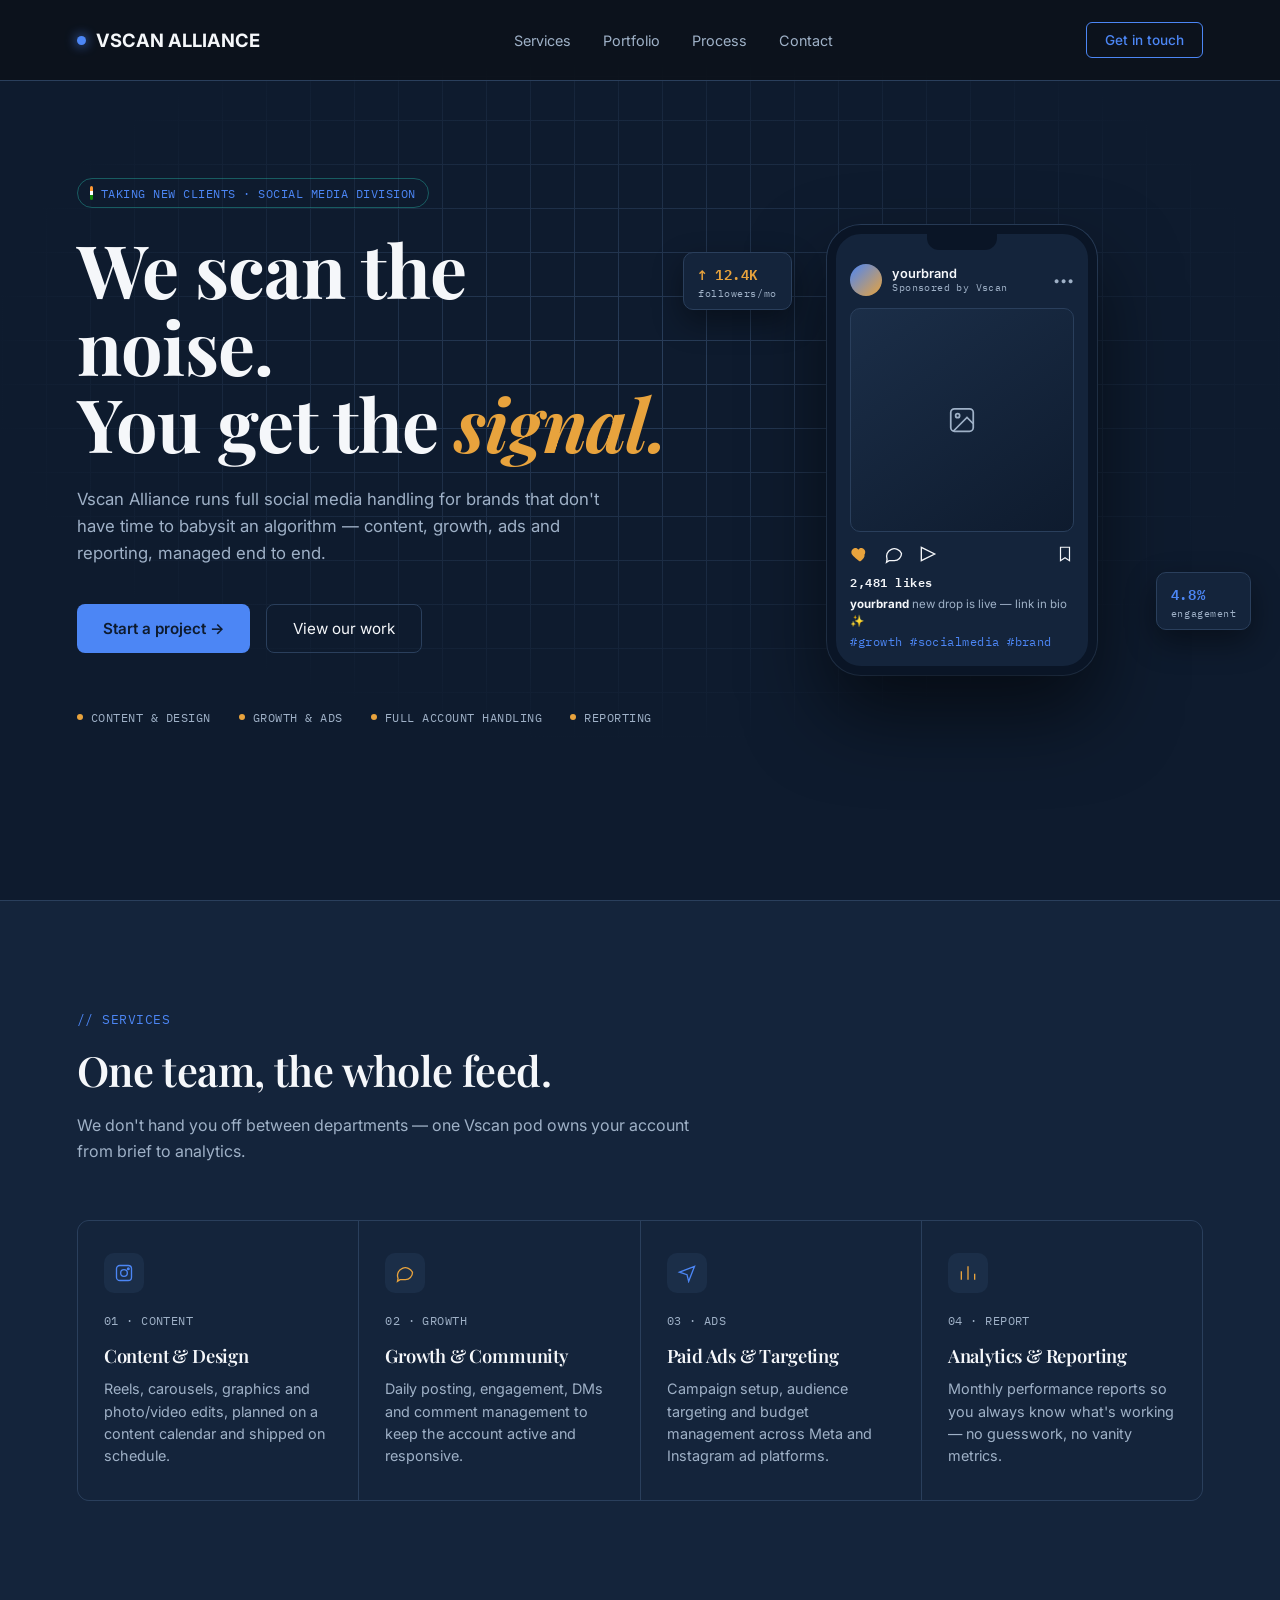
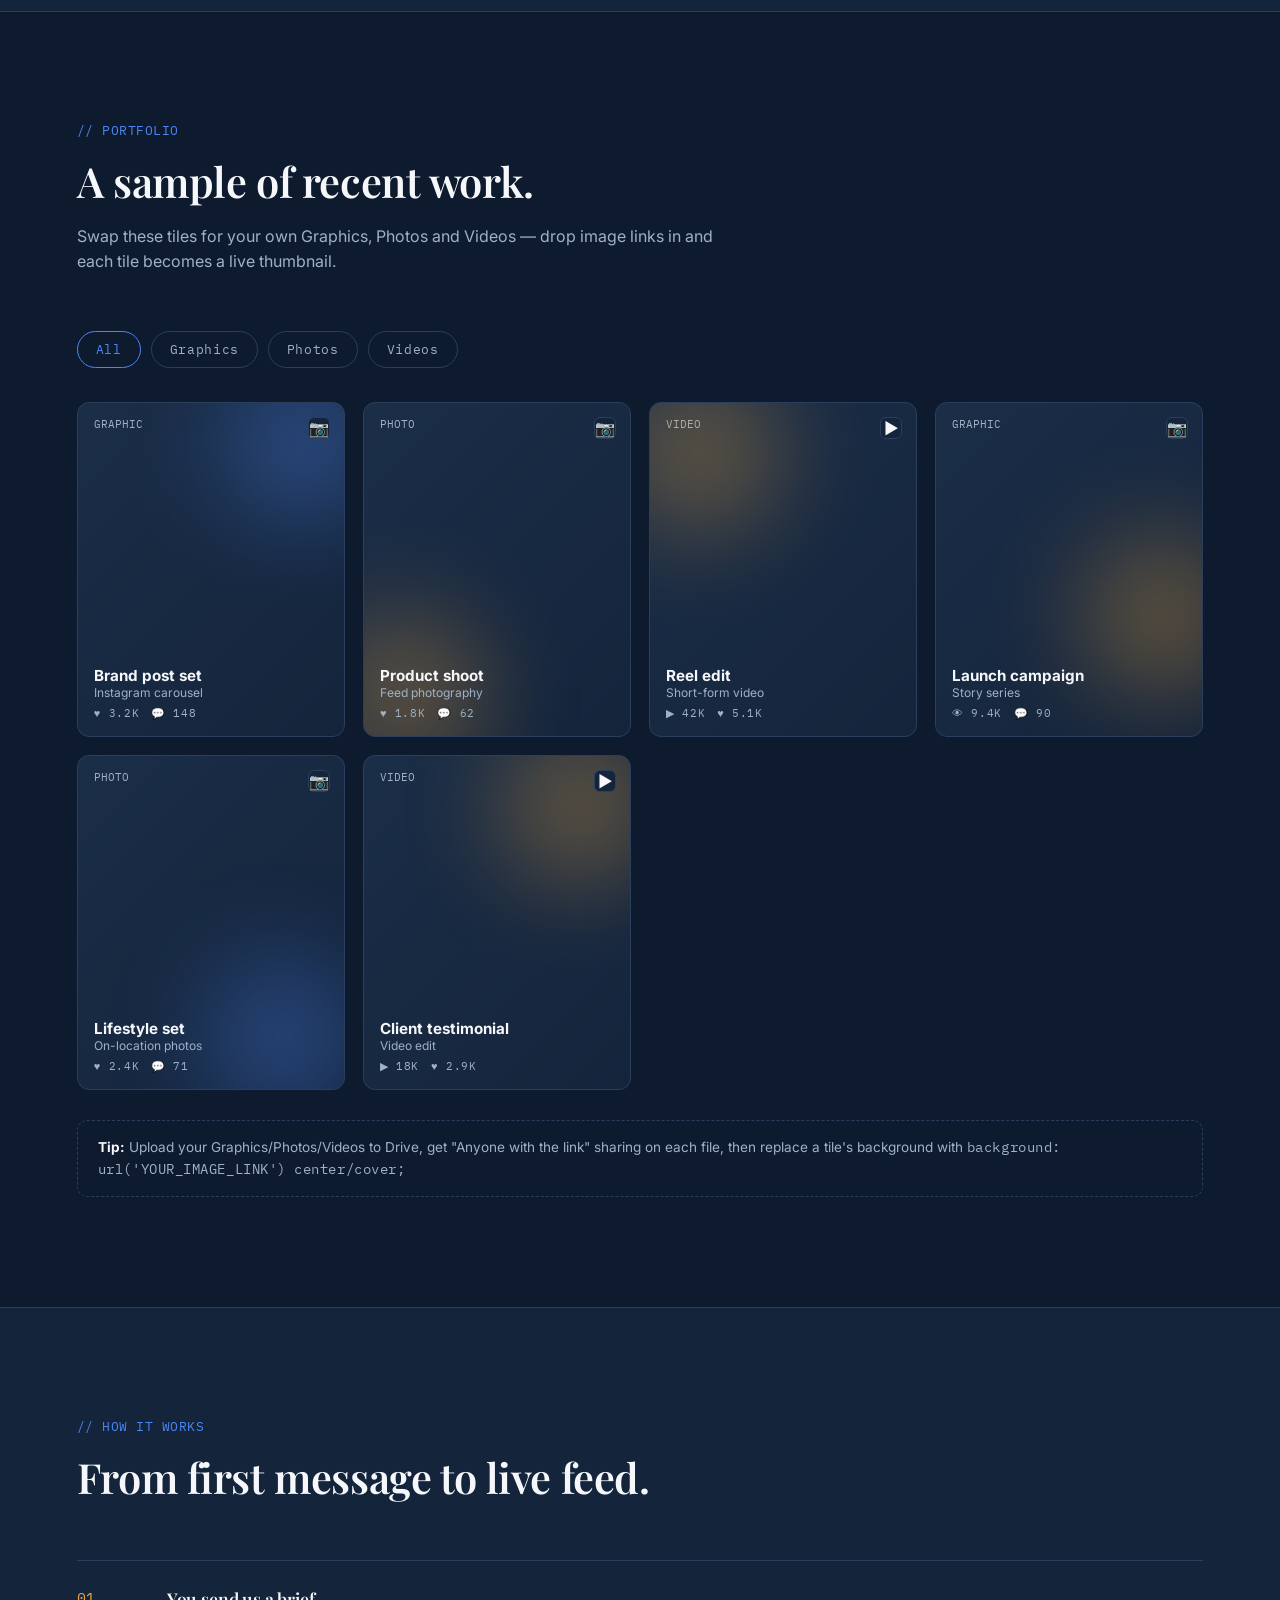
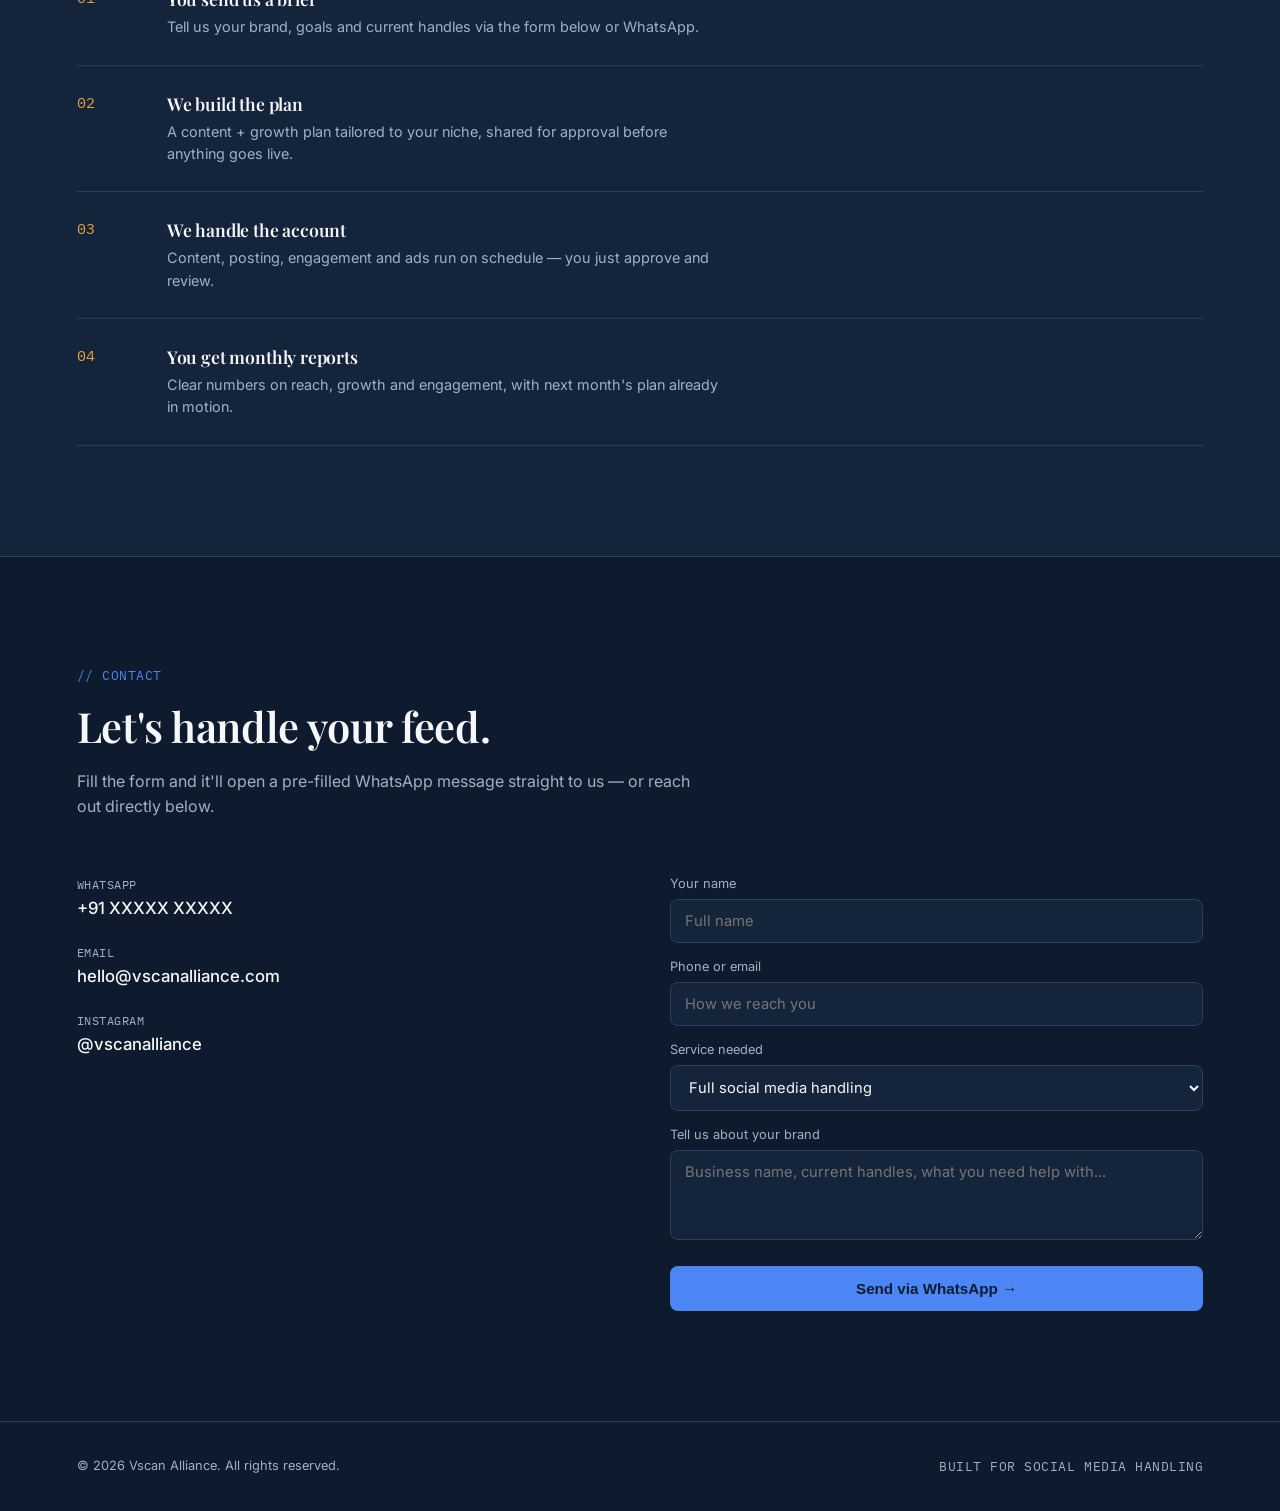
==== index.html @ a143f4dd "Rename vscan-alliance.html to index.html" ====
<!DOCTYPE html>
<html lang="en">
<head>
<meta charset="UTF-8">
<meta name="viewport" content="width=device-width, initial-scale=1.0">
<title>Vscan Alliance — Social Media Handling</title>
<link rel="preconnect" href="https://fonts.googleapis.com">
<link href="https://fonts.googleapis.com/css2?family=Playfair+Display:ital,wght@0,600;0,700;1,600;1,700&family=Inter:wght@400;500;600&family=IBM+Plex+Mono:wght@400;500&display=swap" rel="stylesheet">
<style>
  :root{
    --bg: #0E1B2E;
    --surface: #14243B;
    --surface-2: #1B2E48;
    --line: #2A3F5C;
    --text: #F5F7FA;
    --muted: #9FB1C7;
    --teal: #4C86F5;
    --violet: #E8A33D;
    --amber: #E8A33D;
  }
  *{box-sizing:border-box; margin:0; padding:0;}
  html{scroll-behavior:smooth;}
  body{
    background:var(--bg);
    color:var(--text);
    font-family:'Inter', sans-serif;
    overflow-x:hidden;
  }
  ::selection{ background:var(--teal); color:#0D1117; }
  a{color:inherit; text-decoration:none;}

  .mono{ font-family:'IBM Plex Mono', monospace; letter-spacing:0.04em; }
  h1,h2,h3{ font-family:'Playfair Display', serif; letter-spacing:-0.01em; font-weight:700; }
  .accent{ font-style:italic; color:var(--amber) !important; }

  /* ---------- NAV ---------- */
  nav{
    position:fixed; top:0; left:0; right:0; z-index:50;
    display:flex; justify-content:space-between; align-items:center;
    padding:22px 6vw;
    background:rgba(13,17,23,0.75);
    backdrop-filter:blur(10px);
    border-bottom:1px solid var(--line);
  }
  .logo{ font-size:1.15rem; font-weight:700; display:flex; align-items:center; gap:10px;}
  .logo-dot{ width:9px; height:9px; border-radius:50%; background:var(--teal); box-shadow:0 0 12px var(--teal); animation: pulse 2s infinite;}
  @keyframes pulse{ 0%,100%{opacity:1;} 50%{opacity:0.3;} }
  nav .links{ display:flex; gap:32px; font-size:0.9rem; color:var(--muted);}
  nav .links a:hover{ color:var(--teal); }
  .nav-cta{
    padding:9px 18px; border:1px solid var(--teal); border-radius:6px;
    color:var(--teal) !important; font-size:0.85rem; font-weight:500;
  }
  @media(max-width:720px){ nav .links{display:none;} }

  /* ---------- HERO ---------- */
  .hero{
    position:relative;
    min-height:100vh;
    display:flex; flex-direction:column; justify-content:center;
    padding:0 6vw;
    background-image:
      linear-gradient(var(--line) 1px, transparent 1px),
      linear-gradient(90deg, var(--line) 1px, transparent 1px);
    background-size:44px 44px;
    background-position:center;
  }
  .hero::before{
    content:"";
    position:absolute; inset:0;
    background:radial-gradient(ellipse 60% 50% at 50% 40%, rgba(13,17,23,0) 0%, var(--bg) 85%);
  }
  .scanline{
    position:absolute; left:0; right:0; height:140px;
    background:linear-gradient(180deg, transparent 0%, rgba(45,212,191,0.10) 45%, rgba(45,212,191,0.35) 50%, rgba(45,212,191,0.10) 55%, transparent 100%);
    top:-140px;
    animation: sweep 6s linear infinite;
    pointer-events:none;
  }
  @keyframes sweep{ 0%{ top:-140px; } 100%{ top:100%; } }

  .hero-inner{ position:relative; z-index:2; max-width:900px; }
  .hero-grid{ max-width:1180px; display:grid; grid-template-columns:1.05fr 0.85fr; gap:50px; align-items:center; }
  @media(max-width:900px){ .hero-grid{ grid-template-columns:1fr; } .hero-visual{ order:-1; margin-bottom:20px; } }

  /* phone mockup */
  .hero-visual{ position:relative; display:flex; justify-content:center; }
  .phone{
    width:270px; border:9px solid #0A1526; border-radius:34px;
    background:var(--surface); box-shadow:0 40px 80px rgba(0,0,0,0.55), 0 0 0 1px var(--line);
    position:relative;
  }
  .phone-notch{ width:70px; height:16px; background:#0A1526; border-radius:0 0 12px 12px; margin:0 auto 8px; }
  .phone-screen{ padding:0 14px 16px; }
  .post-header{ display:flex; align-items:center; gap:10px; padding:6px 0 12px; }
  .avatar{ width:32px; height:32px; border-radius:50%; background:linear-gradient(135deg, var(--teal), var(--violet)); flex-shrink:0; }
  .uname{ font-size:0.8rem; font-weight:600; }
  .uloc{ font-size:0.62rem; color:var(--muted); }
  .dots{ margin-left:auto; color:var(--muted); font-size:0.8rem; }
  .post-media{
    aspect-ratio:1/1; border-radius:10px; margin-bottom:10px;
    background:linear-gradient(145deg, var(--surface-2), var(--bg));
    display:flex; align-items:center; justify-content:center;
    border:1px solid var(--line);
  }
  .post-actions{ display:flex; align-items:center; gap:14px; padding:2px 0 8px; }
  .post-likes{ font-size:0.72rem; font-weight:600; margin-bottom:4px; }
  .post-caption{ font-size:0.72rem; color:var(--muted); line-height:1.5; }
  .post-caption b{ color:var(--text); }
  .tag-line{ color:var(--teal); margin-top:2px; }

  .badge{
    position:absolute; background:var(--surface); border:1px solid var(--line);
    border-radius:10px; padding:9px 14px; font-size:0.85rem; font-weight:600;
    box-shadow:0 12px 30px rgba(0,0,0,0.4); z-index:3;
    animation: float 4s ease-in-out infinite;
  }
  .badge span{ display:block; font-size:0.6rem; font-weight:400; color:var(--muted); margin-top:2px; }
  .badge-1{ top:6%; left:-8%; color:var(--violet); }
  .badge-2{ bottom:10%; right:-10%; color:var(--teal); animation-delay:1.4s; }
  @keyframes float{ 0%,100%{ transform:translateY(0); } 50%{ transform:translateY(-10px); } }
  @media(max-width:520px){ .badge-1{ left:0; } .badge-2{ right:0; } }
  .eyebrow{
    display:inline-flex; align-items:center; gap:8px;
    font-size:0.78rem; color:var(--teal); margin-bottom:22px;
    border:1px solid rgba(45,212,191,0.35); padding:6px 12px; border-radius:20px;
  }
  .hero h1{
    font-size:clamp(2.4rem, 6vw, 4.6rem);
    line-height:1.05; font-weight:700;
  }
  .hero h1 .accent{ color:var(--teal); }
  .hero p.sub{
    margin-top:24px; max-width:560px; color:var(--muted); font-size:1.05rem; line-height:1.6;
  }
  .hero-ctas{ margin-top:38px; display:flex; gap:16px; flex-wrap:wrap; }
  .btn-primary{
    background:var(--teal); color:#0E1B2E; font-weight:600; padding:14px 26px;
    border-radius:8px; font-size:0.95rem; display:inline-flex; align-items:center; gap:8px;
    transition:transform 0.15s ease;
  }
  .btn-primary:hover{ transform:translateY(-2px); }
  .btn-ghost{
    border:1px solid var(--line); padding:14px 26px; border-radius:8px; font-size:0.95rem; color:var(--text);
    transition:border-color 0.15s ease;
  }
  .btn-ghost:hover{ border-color:var(--muted); }

  .hero-tags{
    margin-top:56px; display:flex; gap:28px; flex-wrap:wrap;
    font-size:0.78rem; color:var(--muted);
  }
  .hero-tags span{ display:flex; align-items:center; gap:8px; }
  .hero-tags i{ width:6px; height:6px; background:var(--violet); border-radius:50%; }

  /* ---------- SECTION SHELL ---------- */
  section{ padding:110px 6vw; }
  .section-head{ max-width:640px; margin-bottom:56px; }
  .section-label{ color:var(--teal); font-size:0.8rem; margin-bottom:14px; display:block; }
  .section-head h2{ font-size:clamp(1.8rem, 3.4vw, 2.6rem); font-weight:600; }
  .section-head p{ color:var(--muted); margin-top:16px; line-height:1.6; }

  /* ---------- SERVICES ---------- */
  .services{ background:var(--surface); border-top:1px solid var(--line); border-bottom:1px solid var(--line); }
  .service-grid{ display:grid; grid-template-columns:repeat(auto-fit,minmax(240px,1fr)); gap:1px; background:var(--line); border:1px solid var(--line); border-radius:12px; overflow:hidden; }
  .service-card{ background:var(--surface); padding:32px 26px; position:relative; }
  .s-icon{ width:40px; height:40px; border-radius:10px; background:var(--surface-2); display:flex; align-items:center; justify-content:center; margin-bottom:16px; }
  .service-card .tag{ color:var(--muted); font-size:0.72rem; }
  .service-card h3{ margin-top:14px; font-size:1.15rem; font-weight:600; }
  .service-card p{ margin-top:10px; color:var(--muted); font-size:0.9rem; line-height:1.55; }
  .service-card:hover{ background:var(--surface-2); }

  /* ---------- PORTFOLIO ---------- */
  .portfolio-tabs{ display:flex; gap:10px; margin-bottom:34px; flex-wrap:wrap; }
  .tab{
    padding:9px 18px; border:1px solid var(--line); border-radius:20px; font-size:0.82rem; color:var(--muted); cursor:pointer;
    transition:all 0.15s ease;
  }
  .tab.active, .tab:hover{ border-color:var(--teal); color:var(--teal); }
  .portfolio-grid{ display:grid; grid-template-columns:repeat(auto-fill,minmax(230px,1fr)); gap:18px; }
  .p-tile{
    aspect-ratio:4/5; border-radius:12px; border:1px solid var(--line);
    background:linear-gradient(135deg, var(--surface-2), var(--surface));
    display:flex; flex-direction:column; justify-content:flex-end; padding:16px;
    position:relative; overflow:hidden;
  }
  .p-tile::before{
    content:attr(data-kind); position:absolute; top:14px; left:16px;
    font-family:'IBM Plex Mono',monospace; font-size:0.68rem; color:var(--muted);
  }
  .p-tile .glow{ position:absolute; width:160px; height:160px; border-radius:50%; filter:blur(50px); opacity:0.35; }
  .p-tile .platform{
    position:absolute; top:14px; right:14px; width:22px; height:22px; border-radius:6px;
    display:flex; align-items:center; justify-content:center; background:var(--surface); border:1px solid var(--line);
    z-index:1;
  }
  .p-tile .stats{ display:flex; gap:12px; margin-top:6px; position:relative; z-index:1; }
  .p-tile .stats span{ display:flex; align-items:center; gap:4px; font-size:0.68rem; color:var(--muted); }
  .p-tile h4{ font-size:0.95rem; position:relative; z-index:1; }
  .p-tile span{ font-size:0.75rem; color:var(--muted); position:relative; z-index:1; }

  .portfolio-note{
    margin-top:30px; padding:16px 20px; border:1px dashed var(--line); border-radius:10px;
    font-size:0.85rem; color:var(--muted); line-height:1.6;
  }
  .portfolio-note b{ color:var(--text); }

  /* ---------- PROCESS ---------- */
  .process-list{ display:flex; flex-direction:column; }
  .process-row{
    display:grid; grid-template-columns:70px 1fr; gap:20px;
    padding:26px 0; border-bottom:1px solid var(--line);
  }
  .process-row:first-child{ border-top:1px solid var(--line); }
  .process-row .num{ font-family:'IBM Plex Mono',monospace; color:var(--violet); font-size:0.95rem; }
  .process-row h3{ font-size:1.1rem; font-weight:600; }
  .process-row p{ color:var(--muted); font-size:0.9rem; margin-top:6px; max-width:560px; line-height:1.55;}

  /* ---------- CONTACT ---------- */
  .contact-wrap{ display:grid; grid-template-columns:1fr 1fr; gap:60px; }
  @media(max-width:860px){ .contact-wrap{ grid-template-columns:1fr; } }
  .contact-info .item{ margin-bottom:26px; }
  .contact-info .item .k{ color:var(--muted); font-size:0.78rem; margin-bottom:6px; }
  .contact-info .item .v{ font-size:1.05rem; font-weight:500; }
  .contact-info .item .v a:hover{ color:var(--teal); }

  form{ display:flex; flex-direction:column; gap:16px; }
  .field label{ display:block; font-size:0.8rem; color:var(--muted); margin-bottom:8px; }
  .field input, .field select, .field textarea{
    width:100%; background:var(--surface); border:1px solid var(--line); border-radius:8px;
    padding:12px 14px; color:var(--text); font-family:'Inter',sans-serif; font-size:0.92rem;
  }
  .field input:focus, .field select:focus, .field textarea:focus{ outline:none; border-color:var(--teal); }
  .field textarea{ resize:vertical; min-height:90px; }
  .submit-btn{
    background:var(--teal); color:#0E1B2E; font-weight:600; padding:14px; border:none; border-radius:8px;
    font-size:0.95rem; cursor:pointer; margin-top:6px;
  }
  .submit-btn:hover{ filter:brightness(1.08); }

  footer{
    padding:36px 6vw; border-top:1px solid var(--line); display:flex; justify-content:space-between;
    color:var(--muted); font-size:0.8rem; flex-wrap:wrap; gap:12px;
  }
</style>
</head>
<body>

<nav>
  <div class="logo"><span class="logo-dot"></span>VSCAN ALLIANCE</div>
  <div class="links">
    <a href="#services">Services</a>
    <a href="#portfolio">Portfolio</a>
    <a href="#process">Process</a>
    <a href="#contact">Contact</a>
  </div>
  <a href="#contact" class="nav-cta">Get in touch</a>
</nav>

<section class="hero">
  <div class="scanline"></div>
  <div class="hero-inner hero-grid">
    <div class="hero-text">
    <div class="eyebrow mono">
      <span style="display:inline-flex; flex-direction:column; width:3px; height:14px; border-radius:2px; overflow:hidden;">
        <span style="flex:1; background:#FF9933;"></span><span style="flex:1; background:#FFFFFF;"></span><span style="flex:1; background:#138808;"></span>
      </span>
      TAKING NEW CLIENTS · SOCIAL MEDIA DIVISION
    </div>
    <h1>We scan the noise.<br>You get the <span class="accent">signal.</span></h1>
    <p class="sub">Vscan Alliance runs full social media handling for brands that don't have time to babysit an algorithm — content, growth, ads and reporting, managed end to end.</p>
    <div class="hero-ctas">
      <a href="#contact" class="btn-primary">Start a project →</a>
      <a href="#portfolio" class="btn-ghost">View our work</a>
    </div>
    <div class="hero-tags mono">
      <span><i></i> CONTENT & DESIGN</span>
      <span><i></i> GROWTH & ADS</span>
      <span><i></i> FULL ACCOUNT HANDLING</span>
      <span><i></i> REPORTING</span>
    </div>
    </div>

    <div class="hero-visual">
      <div class="badge badge-1 mono">↑ 12.4K <span>followers/mo</span></div>
      <div class="badge badge-2 mono">4.8% <span>engagement</span></div>
      <div class="phone">
        <div class="phone-notch"></div>
        <div class="phone-screen">
          <div class="post-header">
            <div class="avatar"></div>
            <div>
              <div class="uname">yourbrand</div>
              <div class="uloc mono">Sponsored by Vscan</div>
            </div>
            <div class="dots">•••</div>
          </div>
          <div class="post-media">
            <svg viewBox="0 0 24 24" width="30" height="30" fill="none" stroke="var(--muted)" stroke-width="1.4"><rect x="3" y="3" width="18" height="18" rx="3"/><circle cx="8.5" cy="8.5" r="1.6"/><path d="M21 15l-5-5L5 21"/></svg>
          </div>
          <div class="post-actions">
            <svg viewBox="0 0 24 24" width="20" height="20" fill="var(--violet)"><path d="M12 21s-6.7-4.35-9.3-8.1C.8 10.1 1.6 6.3 5 5c2-.8 4 .1 5 1.8C11 5.1 13 4.2 15 5c3.4 1.3 4.2 5.1 2.3 7.9C18.7 16.65 12 21 12 21z"/></svg>
            <svg viewBox="0 0 24 24" width="20" height="20" fill="none" stroke="var(--text)" stroke-width="1.6"><path d="M21 11.5a8.5 8.5 0 0 1-8.5 8.5H6l-3 2 .7-3.5A8.5 8.5 0 1 1 21 11.5z"/></svg>
            <svg viewBox="0 0 24 24" width="20" height="20" fill="none" stroke="var(--text)" stroke-width="1.6"><path d="M4 4l16 8-16 8V4z"/></svg>
            <div style="flex:1"></div>
            <svg viewBox="0 0 24 24" width="18" height="18" fill="none" stroke="var(--text)" stroke-width="1.6"><path d="M6 3h12v18l-6-4-6 4V3z"/></svg>
          </div>
          <div class="post-likes mono">2,481 likes</div>
          <div class="post-caption"><b>yourbrand</b> new drop is live — link in bio ✨</div>
          <div class="post-caption tag-line mono">#growth #socialmedia #brand</div>
        </div>
      </div>
    </div>
  </div>
</section>

<section id="services" class="services">

  <div class="section-head">
    <span class="section-label mono">// SERVICES</span>
    <h2>One team, the whole feed.</h2>
    <p>We don't hand you off between departments — one Vscan pod owns your account from brief to analytics.</p>
  </div>
  <div class="service-grid">
    <div class="service-card">
      <div class="s-icon"><svg viewBox="0 0 24 24" width="20" height="20" fill="none" stroke="var(--teal)" stroke-width="1.6"><rect x="3" y="3" width="18" height="18" rx="4"/><circle cx="12" cy="12" r="4"/><circle cx="17.2" cy="6.8" r="1"/></svg></div>
      <span class="tag mono">01 · CONTENT</span>
      <h3>Content & Design</h3>
      <p>Reels, carousels, graphics and photo/video edits, planned on a content calendar and shipped on schedule.</p>
    </div>
    <div class="service-card">
      <div class="s-icon"><svg viewBox="0 0 24 24" width="20" height="20" fill="none" stroke="var(--violet)" stroke-width="1.6"><path d="M21 11.5a8.5 8.5 0 0 1-8.5 8.5H6l-3 2 .7-3.5A8.5 8.5 0 1 1 21 11.5z"/></svg></div>
      <span class="tag mono">02 · GROWTH</span>
      <h3>Growth & Community</h3>
      <p>Daily posting, engagement, DMs and comment management to keep the account active and responsive.</p>
    </div>
    <div class="service-card">
      <div class="s-icon"><svg viewBox="0 0 24 24" width="20" height="20" fill="none" stroke="var(--teal)" stroke-width="1.6"><path d="M3 11l18-7-7 18-2-8-9-3z"/></svg></div>
      <span class="tag mono">03 · ADS</span>
      <h3>Paid Ads & Targeting</h3>
      <p>Campaign setup, audience targeting and budget management across Meta and Instagram ad platforms.</p>
    </div>
    <div class="service-card">
      <div class="s-icon"><svg viewBox="0 0 24 24" width="20" height="20" fill="none" stroke="var(--violet)" stroke-width="1.6"><path d="M4 20V10M12 20V4M20 20v-7"/></svg></div>
      <span class="tag mono">04 · REPORT</span>
      <h3>Analytics & Reporting</h3>
      <p>Monthly performance reports so you always know what's working — no guesswork, no vanity metrics.</p>
    </div>
  </div>
</section>

<section id="portfolio">
  <div class="section-head">
    <span class="section-label mono">// PORTFOLIO</span>
    <h2>A sample of recent work.</h2>
    <p>Swap these tiles for your own Graphics, Photos and Videos — drop image links in and each tile becomes a live thumbnail.</p>
  </div>
  <div class="portfolio-tabs mono">
    <div class="tab active">All</div>
    <div class="tab">Graphics</div>
    <div class="tab">Photos</div>
    <div class="tab">Videos</div>
  </div>
  <div class="portfolio-grid">
    <div class="p-tile" data-kind="GRAPHIC"><div class="glow" style="background:var(--teal); top:-40px; right:-40px;"></div><div class="platform">📷</div><h4>Brand post set</h4><span>Instagram carousel</span><div class="stats mono"><span>♥ 3.2K</span><span>💬 148</span></div></div>
    <div class="p-tile" data-kind="PHOTO"><div class="glow" style="background:var(--violet); bottom:-40px; left:-40px;"></div><div class="platform">📷</div><h4>Product shoot</h4><span>Feed photography</span><div class="stats mono"><span>♥ 1.8K</span><span>💬 62</span></div></div>
    <div class="p-tile" data-kind="VIDEO"><div class="glow" style="background:var(--amber); top:-30px; left:-30px;"></div><div class="platform">▶</div><h4>Reel edit</h4><span>Short-form video</span><div class="stats mono"><span>▶ 42K</span><span>♥ 5.1K</span></div></div>
    <div class="p-tile" data-kind="GRAPHIC"><div class="glow" style="background:var(--violet); top:40%; right:-40px;"></div><div class="platform">📷</div><h4>Launch campaign</h4><span>Story series</span><div class="stats mono"><span>👁 9.4K</span><span>💬 90</span></div></div>
    <div class="p-tile" data-kind="PHOTO"><div class="glow" style="background:var(--teal); bottom:-30px; right:-20px;"></div><div class="platform">📷</div><h4>Lifestyle set</h4><span>On-location photos</span><div class="stats mono"><span>♥ 2.4K</span><span>💬 71</span></div></div>
    <div class="p-tile" data-kind="VIDEO"><div class="glow" style="background:var(--amber); top:-30px; right:-30px;"></div><div class="platform">▶</div><h4>Client testimonial</h4><span>Video edit</span><div class="stats mono"><span>▶ 18K</span><span>♥ 2.9K</span></div></div>
  </div>
  <div class="portfolio-note">
    <b>Tip:</b> Upload your Graphics/Photos/Videos to Drive, get "Anyone with the link" sharing on each file, then replace a tile's background with <span class="mono">background: url('YOUR_IMAGE_LINK') center/cover;</span>
  </div>
</section>

<section id="process" class="services" style="border-top:1px solid var(--line);">
  <div class="section-head">
    <span class="section-label mono">// HOW IT WORKS</span>
    <h2>From first message to live feed.</h2>
  </div>
  <div class="process-list">
    <div class="process-row"><div class="num">01</div><div><h3>You send us a brief</h3><p>Tell us your brand, goals and current handles via the form below or WhatsApp.</p></div></div>
    <div class="process-row"><div class="num">02</div><div><h3>We build the plan</h3><p>A content + growth plan tailored to your niche, shared for approval before anything goes live.</p></div></div>
    <div class="process-row"><div class="num">03</div><div><h3>We handle the account</h3><p>Content, posting, engagement and ads run on schedule — you just approve and review.</p></div></div>
    <div class="process-row"><div class="num">04</div><div><h3>You get monthly reports</h3><p>Clear numbers on reach, growth and engagement, with next month's plan already in motion.</p></div></div>
  </div>
</section>

<section id="contact">
  <div class="section-head">
    <span class="section-label mono">// CONTACT</span>
    <h2>Let's handle your feed.</h2>
    <p>Fill the form and it'll open a pre-filled WhatsApp message straight to us — or reach out directly below.</p>
  </div>
  <div class="contact-wrap">
    <div class="contact-info">
      <div class="item">
        <div class="k mono">WHATSAPP</div>
        <div class="v"><a href="https://wa.me/91XXXXXXXXXX" target="_blank">+91 XXXXX XXXXX</a></div>
      </div>
      <div class="item">
        <div class="k mono">EMAIL</div>
        <div class="v"><a href="mailto:hello@vscanalliance.com">hello@vscanalliance.com</a></div>
      </div>
      <div class="item">
        <div class="k mono">INSTAGRAM</div>
        <div class="v"><a href="https://instagram.com/vscanalliance" target="_blank">@vscanalliance</a></div>
      </div>
    </div>
    <form id="leadForm">
      <div class="field">
        <label>Your name</label>
        <input type="text" id="f-name" required placeholder="Full name">
      </div>
      <div class="field">
        <label>Phone or email</label>
        <input type="text" id="f-contact" required placeholder="How we reach you">
      </div>
      <div class="field">
        <label>Service needed</label>
        <select id="f-service">
          <option>Full social media handling</option>
          <option>Content & Design only</option>
          <option>Growth & Community only</option>
          <option>Paid Ads & Targeting</option>
        </select>
      </div>
      <div class="field">
        <label>Tell us about your brand</label>
        <textarea id="f-message" placeholder="Business name, current handles, what you need help with..."></textarea>
      </div>
      <button type="submit" class="submit-btn">Send via WhatsApp →</button>
    </form>
  </div>
</section>

<footer>
  <div>© 2026 Vscan Alliance. All rights reserved.</div>
  <div class="mono">BUILT FOR SOCIAL MEDIA HANDLING</div>
</footer>

<script>
  document.getElementById('leadForm').addEventListener('submit', function(e){
    e.preventDefault();
    const name = document.getElementById('f-name').value;
    const contact = document.getElementById('f-contact').value;
    const service = document.getElementById('f-service').value;
    const message = document.getElementById('f-message').value;
    const text = `Hi Vscan Alliance, I'm ${name} (${contact}). I'm interested in: ${service}. ${message}`;
    const url = `https://wa.me/91XXXXXXXXXX?text=${encodeURIComponent(text)}`;
    window.open(url, '_blank');
  });

  document.querySelectorAll('.tab').forEach(tab=>{
    tab.addEventListener('click', ()=>{
      document.querySelectorAll('.tab').forEach(t=>t.classList.remove('active'));
      tab.classList.add('active');
    });
  });
</script>

</body>
</html>
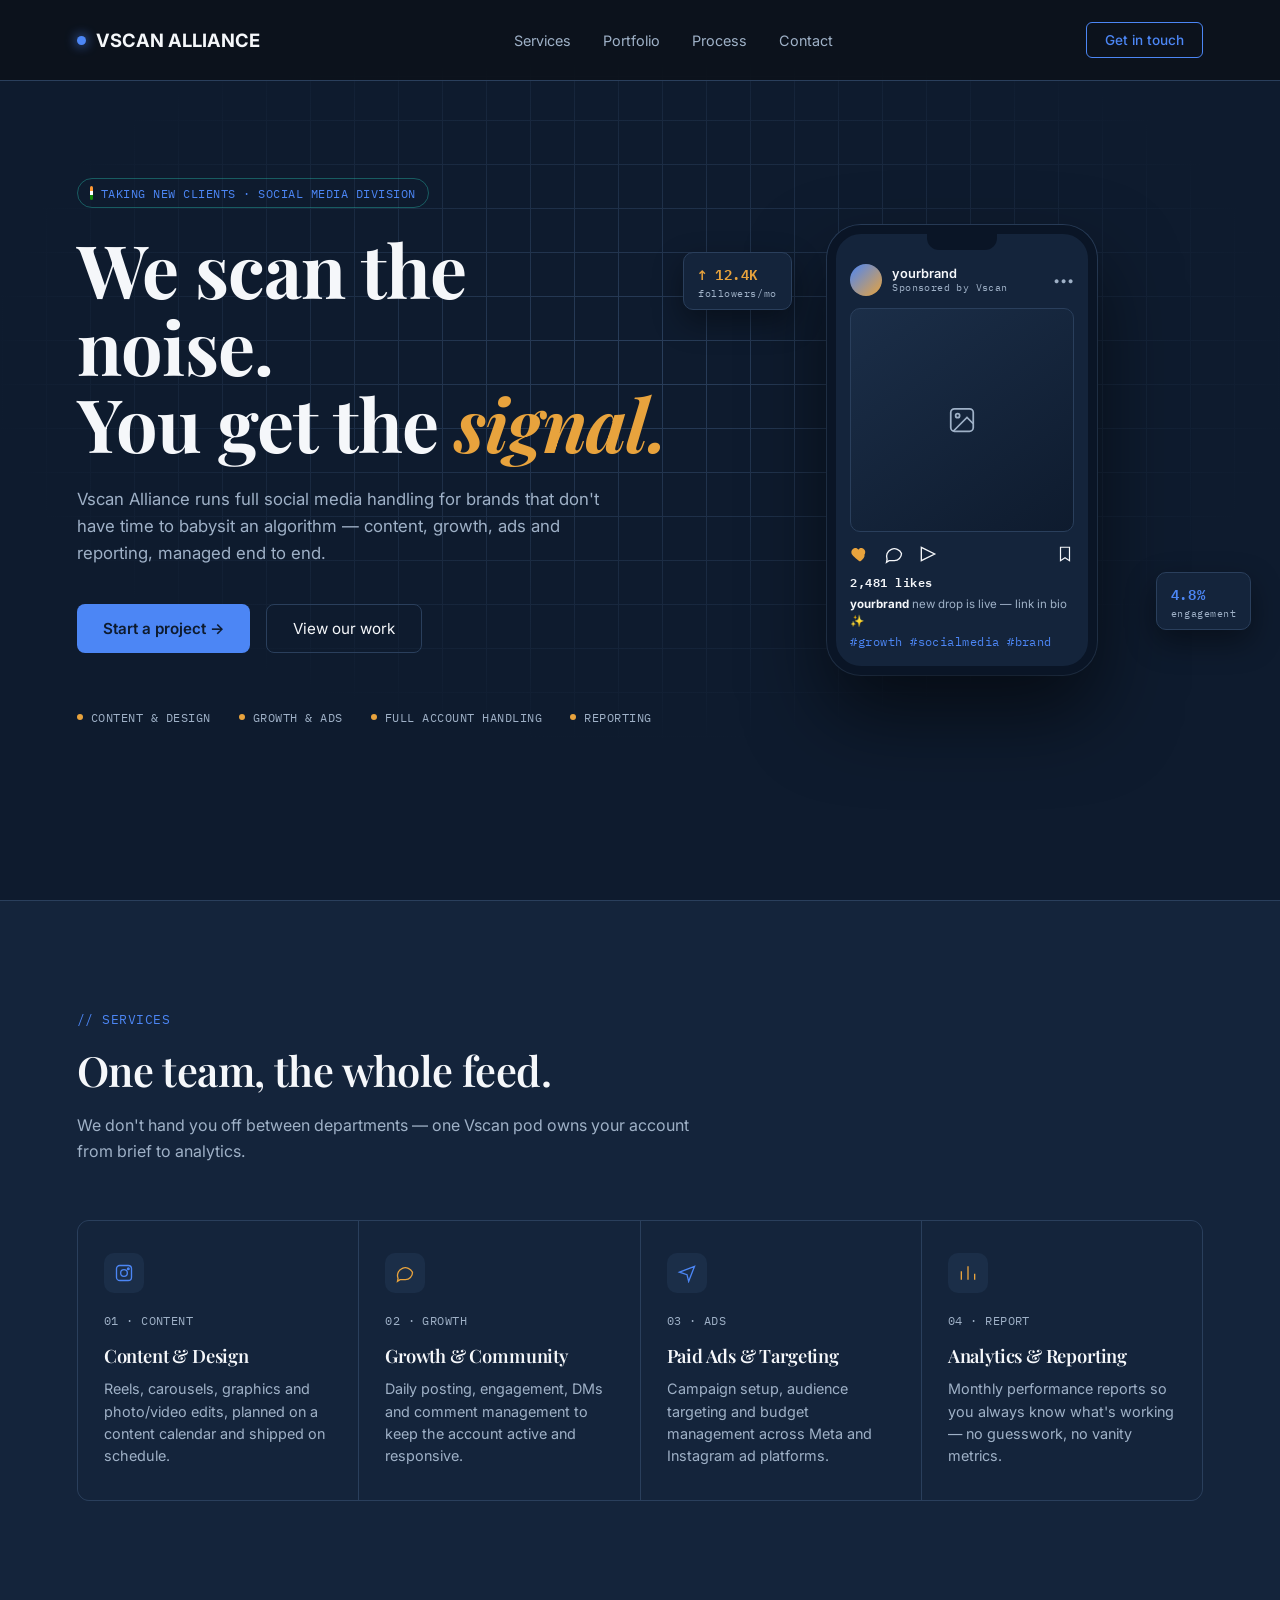
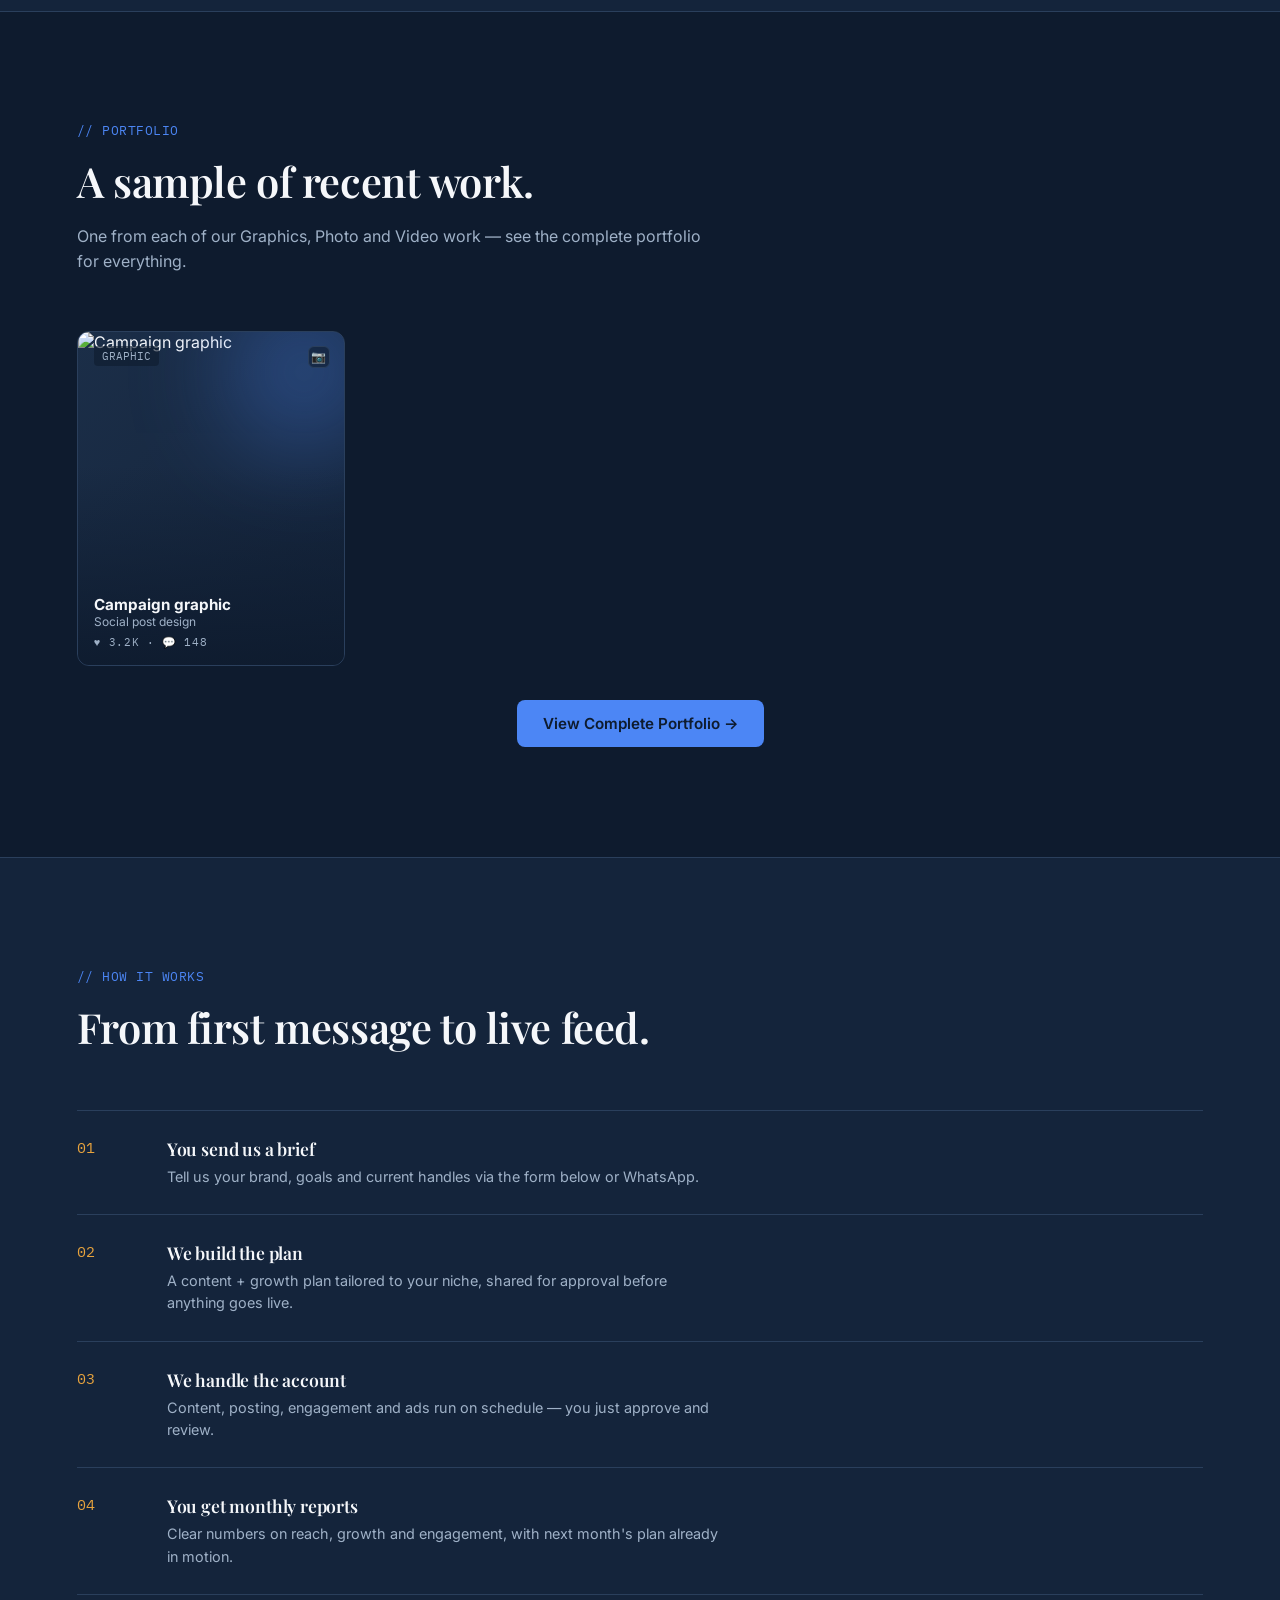
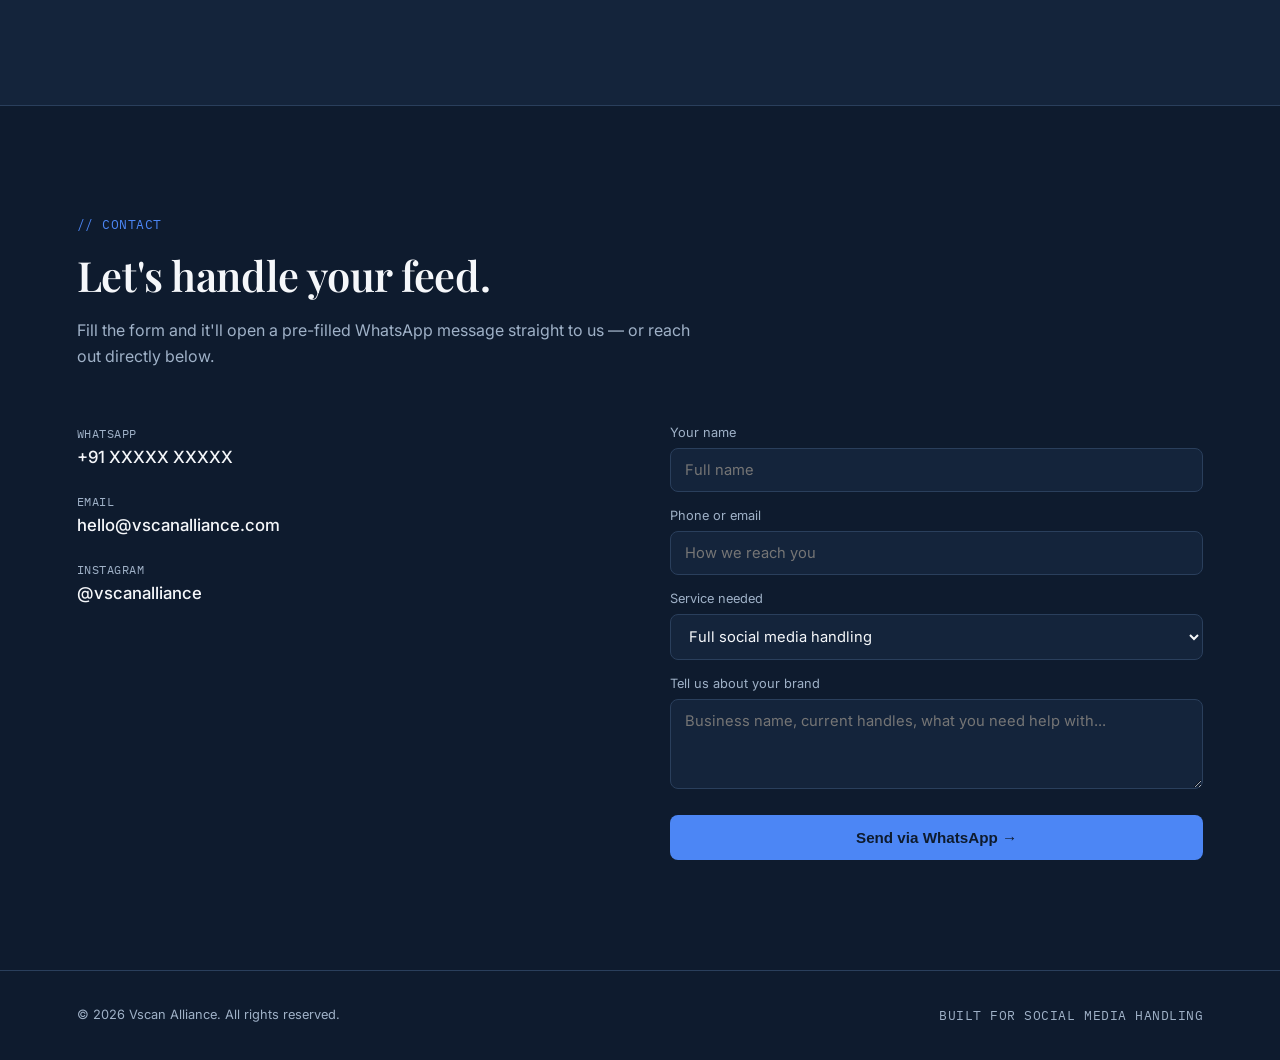
==== commit eb7cdc83: "Add files via upload" ====
--- a/index.html
+++ b/index.html
@@ -6,243 +6,7 @@
 <title>Vscan Alliance — Social Media Handling</title>
 <link rel="preconnect" href="https://fonts.googleapis.com">
 <link href="https://fonts.googleapis.com/css2?family=Playfair+Display:ital,wght@0,600;0,700;1,600;1,700&family=Inter:wght@400;500;600&family=IBM+Plex+Mono:wght@400;500&display=swap" rel="stylesheet">
-<style>
-  :root{
-    --bg: #0E1B2E;
-    --surface: #14243B;
-    --surface-2: #1B2E48;
-    --line: #2A3F5C;
-    --text: #F5F7FA;
-    --muted: #9FB1C7;
-    --teal: #4C86F5;
-    --violet: #E8A33D;
-    --amber: #E8A33D;
-  }
-  *{box-sizing:border-box; margin:0; padding:0;}
-  html{scroll-behavior:smooth;}
-  body{
-    background:var(--bg);
-    color:var(--text);
-    font-family:'Inter', sans-serif;
-    overflow-x:hidden;
-  }
-  ::selection{ background:var(--teal); color:#0D1117; }
-  a{color:inherit; text-decoration:none;}
-
-  .mono{ font-family:'IBM Plex Mono', monospace; letter-spacing:0.04em; }
-  h1,h2,h3{ font-family:'Playfair Display', serif; letter-spacing:-0.01em; font-weight:700; }
-  .accent{ font-style:italic; color:var(--amber) !important; }
-
-  /* ---------- NAV ---------- */
-  nav{
-    position:fixed; top:0; left:0; right:0; z-index:50;
-    display:flex; justify-content:space-between; align-items:center;
-    padding:22px 6vw;
-    background:rgba(13,17,23,0.75);
-    backdrop-filter:blur(10px);
-    border-bottom:1px solid var(--line);
-  }
-  .logo{ font-size:1.15rem; font-weight:700; display:flex; align-items:center; gap:10px;}
-  .logo-dot{ width:9px; height:9px; border-radius:50%; background:var(--teal); box-shadow:0 0 12px var(--teal); animation: pulse 2s infinite;}
-  @keyframes pulse{ 0%,100%{opacity:1;} 50%{opacity:0.3;} }
-  nav .links{ display:flex; gap:32px; font-size:0.9rem; color:var(--muted);}
-  nav .links a:hover{ color:var(--teal); }
-  .nav-cta{
-    padding:9px 18px; border:1px solid var(--teal); border-radius:6px;
-    color:var(--teal) !important; font-size:0.85rem; font-weight:500;
-  }
-  @media(max-width:720px){ nav .links{display:none;} }
-
-  /* ---------- HERO ---------- */
-  .hero{
-    position:relative;
-    min-height:100vh;
-    display:flex; flex-direction:column; justify-content:center;
-    padding:0 6vw;
-    background-image:
-      linear-gradient(var(--line) 1px, transparent 1px),
-      linear-gradient(90deg, var(--line) 1px, transparent 1px);
-    background-size:44px 44px;
-    background-position:center;
-  }
-  .hero::before{
-    content:"";
-    position:absolute; inset:0;
-    background:radial-gradient(ellipse 60% 50% at 50% 40%, rgba(13,17,23,0) 0%, var(--bg) 85%);
-  }
-  .scanline{
-    position:absolute; left:0; right:0; height:140px;
-    background:linear-gradient(180deg, transparent 0%, rgba(45,212,191,0.10) 45%, rgba(45,212,191,0.35) 50%, rgba(45,212,191,0.10) 55%, transparent 100%);
-    top:-140px;
-    animation: sweep 6s linear infinite;
-    pointer-events:none;
-  }
-  @keyframes sweep{ 0%{ top:-140px; } 100%{ top:100%; } }
-
-  .hero-inner{ position:relative; z-index:2; max-width:900px; }
-  .hero-grid{ max-width:1180px; display:grid; grid-template-columns:1.05fr 0.85fr; gap:50px; align-items:center; }
-  @media(max-width:900px){ .hero-grid{ grid-template-columns:1fr; } .hero-visual{ order:-1; margin-bottom:20px; } }
-
-  /* phone mockup */
-  .hero-visual{ position:relative; display:flex; justify-content:center; }
-  .phone{
-    width:270px; border:9px solid #0A1526; border-radius:34px;
-    background:var(--surface); box-shadow:0 40px 80px rgba(0,0,0,0.55), 0 0 0 1px var(--line);
-    position:relative;
-  }
-  .phone-notch{ width:70px; height:16px; background:#0A1526; border-radius:0 0 12px 12px; margin:0 auto 8px; }
-  .phone-screen{ padding:0 14px 16px; }
-  .post-header{ display:flex; align-items:center; gap:10px; padding:6px 0 12px; }
-  .avatar{ width:32px; height:32px; border-radius:50%; background:linear-gradient(135deg, var(--teal), var(--violet)); flex-shrink:0; }
-  .uname{ font-size:0.8rem; font-weight:600; }
-  .uloc{ font-size:0.62rem; color:var(--muted); }
-  .dots{ margin-left:auto; color:var(--muted); font-size:0.8rem; }
-  .post-media{
-    aspect-ratio:1/1; border-radius:10px; margin-bottom:10px;
-    background:linear-gradient(145deg, var(--surface-2), var(--bg));
-    display:flex; align-items:center; justify-content:center;
-    border:1px solid var(--line);
-  }
-  .post-actions{ display:flex; align-items:center; gap:14px; padding:2px 0 8px; }
-  .post-likes{ font-size:0.72rem; font-weight:600; margin-bottom:4px; }
-  .post-caption{ font-size:0.72rem; color:var(--muted); line-height:1.5; }
-  .post-caption b{ color:var(--text); }
-  .tag-line{ color:var(--teal); margin-top:2px; }
-
-  .badge{
-    position:absolute; background:var(--surface); border:1px solid var(--line);
-    border-radius:10px; padding:9px 14px; font-size:0.85rem; font-weight:600;
-    box-shadow:0 12px 30px rgba(0,0,0,0.4); z-index:3;
-    animation: float 4s ease-in-out infinite;
-  }
-  .badge span{ display:block; font-size:0.6rem; font-weight:400; color:var(--muted); margin-top:2px; }
-  .badge-1{ top:6%; left:-8%; color:var(--violet); }
-  .badge-2{ bottom:10%; right:-10%; color:var(--teal); animation-delay:1.4s; }
-  @keyframes float{ 0%,100%{ transform:translateY(0); } 50%{ transform:translateY(-10px); } }
-  @media(max-width:520px){ .badge-1{ left:0; } .badge-2{ right:0; } }
-  .eyebrow{
-    display:inline-flex; align-items:center; gap:8px;
-    font-size:0.78rem; color:var(--teal); margin-bottom:22px;
-    border:1px solid rgba(45,212,191,0.35); padding:6px 12px; border-radius:20px;
-  }
-  .hero h1{
-    font-size:clamp(2.4rem, 6vw, 4.6rem);
-    line-height:1.05; font-weight:700;
-  }
-  .hero h1 .accent{ color:var(--teal); }
-  .hero p.sub{
-    margin-top:24px; max-width:560px; color:var(--muted); font-size:1.05rem; line-height:1.6;
-  }
-  .hero-ctas{ margin-top:38px; display:flex; gap:16px; flex-wrap:wrap; }
-  .btn-primary{
-    background:var(--teal); color:#0E1B2E; font-weight:600; padding:14px 26px;
-    border-radius:8px; font-size:0.95rem; display:inline-flex; align-items:center; gap:8px;
-    transition:transform 0.15s ease;
-  }
-  .btn-primary:hover{ transform:translateY(-2px); }
-  .btn-ghost{
-    border:1px solid var(--line); padding:14px 26px; border-radius:8px; font-size:0.95rem; color:var(--text);
-    transition:border-color 0.15s ease;
-  }
-  .btn-ghost:hover{ border-color:var(--muted); }
-
-  .hero-tags{
-    margin-top:56px; display:flex; gap:28px; flex-wrap:wrap;
-    font-size:0.78rem; color:var(--muted);
-  }
-  .hero-tags span{ display:flex; align-items:center; gap:8px; }
-  .hero-tags i{ width:6px; height:6px; background:var(--violet); border-radius:50%; }
-
-  /* ---------- SECTION SHELL ---------- */
-  section{ padding:110px 6vw; }
-  .section-head{ max-width:640px; margin-bottom:56px; }
-  .section-label{ color:var(--teal); font-size:0.8rem; margin-bottom:14px; display:block; }
-  .section-head h2{ font-size:clamp(1.8rem, 3.4vw, 2.6rem); font-weight:600; }
-  .section-head p{ color:var(--muted); margin-top:16px; line-height:1.6; }
-
-  /* ---------- SERVICES ---------- */
-  .services{ background:var(--surface); border-top:1px solid var(--line); border-bottom:1px solid var(--line); }
-  .service-grid{ display:grid; grid-template-columns:repeat(auto-fit,minmax(240px,1fr)); gap:1px; background:var(--line); border:1px solid var(--line); border-radius:12px; overflow:hidden; }
-  .service-card{ background:var(--surface); padding:32px 26px; position:relative; }
-  .s-icon{ width:40px; height:40px; border-radius:10px; background:var(--surface-2); display:flex; align-items:center; justify-content:center; margin-bottom:16px; }
-  .service-card .tag{ color:var(--muted); font-size:0.72rem; }
-  .service-card h3{ margin-top:14px; font-size:1.15rem; font-weight:600; }
-  .service-card p{ margin-top:10px; color:var(--muted); font-size:0.9rem; line-height:1.55; }
-  .service-card:hover{ background:var(--surface-2); }
-
-  /* ---------- PORTFOLIO ---------- */
-  .portfolio-tabs{ display:flex; gap:10px; margin-bottom:34px; flex-wrap:wrap; }
-  .tab{
-    padding:9px 18px; border:1px solid var(--line); border-radius:20px; font-size:0.82rem; color:var(--muted); cursor:pointer;
-    transition:all 0.15s ease;
-  }
-  .tab.active, .tab:hover{ border-color:var(--teal); color:var(--teal); }
-  .portfolio-grid{ display:grid; grid-template-columns:repeat(auto-fill,minmax(230px,1fr)); gap:18px; }
-  .p-tile{
-    aspect-ratio:4/5; border-radius:12px; border:1px solid var(--line);
-    background:linear-gradient(135deg, var(--surface-2), var(--surface));
-    display:flex; flex-direction:column; justify-content:flex-end; padding:16px;
-    position:relative; overflow:hidden;
-  }
-  .p-tile::before{
-    content:attr(data-kind); position:absolute; top:14px; left:16px;
-    font-family:'IBM Plex Mono',monospace; font-size:0.68rem; color:var(--muted);
-  }
-  .p-tile .glow{ position:absolute; width:160px; height:160px; border-radius:50%; filter:blur(50px); opacity:0.35; }
-  .p-tile .platform{
-    position:absolute; top:14px; right:14px; width:22px; height:22px; border-radius:6px;
-    display:flex; align-items:center; justify-content:center; background:var(--surface); border:1px solid var(--line);
-    z-index:1;
-  }
-  .p-tile .stats{ display:flex; gap:12px; margin-top:6px; position:relative; z-index:1; }
-  .p-tile .stats span{ display:flex; align-items:center; gap:4px; font-size:0.68rem; color:var(--muted); }
-  .p-tile h4{ font-size:0.95rem; position:relative; z-index:1; }
-  .p-tile span{ font-size:0.75rem; color:var(--muted); position:relative; z-index:1; }
-
-  .portfolio-note{
-    margin-top:30px; padding:16px 20px; border:1px dashed var(--line); border-radius:10px;
-    font-size:0.85rem; color:var(--muted); line-height:1.6;
-  }
-  .portfolio-note b{ color:var(--text); }
-
-  /* ---------- PROCESS ---------- */
-  .process-list{ display:flex; flex-direction:column; }
-  .process-row{
-    display:grid; grid-template-columns:70px 1fr; gap:20px;
-    padding:26px 0; border-bottom:1px solid var(--line);
-  }
-  .process-row:first-child{ border-top:1px solid var(--line); }
-  .process-row .num{ font-family:'IBM Plex Mono',monospace; color:var(--violet); font-size:0.95rem; }
-  .process-row h3{ font-size:1.1rem; font-weight:600; }
-  .process-row p{ color:var(--muted); font-size:0.9rem; margin-top:6px; max-width:560px; line-height:1.55;}
-
-  /* ---------- CONTACT ---------- */
-  .contact-wrap{ display:grid; grid-template-columns:1fr 1fr; gap:60px; }
-  @media(max-width:860px){ .contact-wrap{ grid-template-columns:1fr; } }
-  .contact-info .item{ margin-bottom:26px; }
-  .contact-info .item .k{ color:var(--muted); font-size:0.78rem; margin-bottom:6px; }
-  .contact-info .item .v{ font-size:1.05rem; font-weight:500; }
-  .contact-info .item .v a:hover{ color:var(--teal); }
-
-  form{ display:flex; flex-direction:column; gap:16px; }
-  .field label{ display:block; font-size:0.8rem; color:var(--muted); margin-bottom:8px; }
-  .field input, .field select, .field textarea{
-    width:100%; background:var(--surface); border:1px solid var(--line); border-radius:8px;
-    padding:12px 14px; color:var(--text); font-family:'Inter',sans-serif; font-size:0.92rem;
-  }
-  .field input:focus, .field select:focus, .field textarea:focus{ outline:none; border-color:var(--teal); }
-  .field textarea{ resize:vertical; min-height:90px; }
-  .submit-btn{
-    background:var(--teal); color:#0E1B2E; font-weight:600; padding:14px; border:none; border-radius:8px;
-    font-size:0.95rem; cursor:pointer; margin-top:6px;
-  }
-  .submit-btn:hover{ filter:brightness(1.08); }
-
-  footer{
-    padding:36px 6vw; border-top:1px solid var(--line); display:flex; justify-content:space-between;
-    color:var(--muted); font-size:0.8rem; flex-wrap:wrap; gap:12px;
-  }
-</style>
+<link rel="stylesheet" href="style.css">
 </head>
 <body>
 
@@ -250,7 +14,7 @@
   <div class="logo"><span class="logo-dot"></span>VSCAN ALLIANCE</div>
   <div class="links">
     <a href="#services">Services</a>
-    <a href="#portfolio">Portfolio</a>
+    <a href="portfolio.html">Portfolio</a>
     <a href="#process">Process</a>
     <a href="#contact">Contact</a>
   </div>
@@ -315,7 +79,6 @@
 </section>
 
 <section id="services" class="services">
-
   <div class="section-head">
     <span class="section-label mono">// SERVICES</span>
     <h2>One team, the whole feed.</h2>
@@ -353,26 +116,18 @@
   <div class="section-head">
     <span class="section-label mono">// PORTFOLIO</span>
     <h2>A sample of recent work.</h2>
-    <p>Swap these tiles for your own Graphics, Photos and Videos — drop image links in and each tile becomes a live thumbnail.</p>
-  </div>
-  <div class="portfolio-tabs mono">
-    <div class="tab active">All</div>
-    <div class="tab">Graphics</div>
-    <div class="tab">Photos</div>
-    <div class="tab">Videos</div>
-  </div>
-  <div class="portfolio-grid">
-    <div class="p-tile" data-kind="GRAPHIC"><div class="glow" style="background:var(--teal); top:-40px; right:-40px;"></div><div class="platform">📷</div><h4>Brand post set</h4><span>Instagram carousel</span><div class="stats mono"><span>♥ 3.2K</span><span>💬 148</span></div></div>
-    <div class="p-tile" data-kind="PHOTO"><div class="glow" style="background:var(--violet); bottom:-40px; left:-40px;"></div><div class="platform">📷</div><h4>Product shoot</h4><span>Feed photography</span><div class="stats mono"><span>♥ 1.8K</span><span>💬 62</span></div></div>
-    <div class="p-tile" data-kind="VIDEO"><div class="glow" style="background:var(--amber); top:-30px; left:-30px;"></div><div class="platform">▶</div><h4>Reel edit</h4><span>Short-form video</span><div class="stats mono"><span>▶ 42K</span><span>♥ 5.1K</span></div></div>
-    <div class="p-tile" data-kind="GRAPHIC"><div class="glow" style="background:var(--violet); top:40%; right:-40px;"></div><div class="platform">📷</div><h4>Launch campaign</h4><span>Story series</span><div class="stats mono"><span>👁 9.4K</span><span>💬 90</span></div></div>
-    <div class="p-tile" data-kind="PHOTO"><div class="glow" style="background:var(--teal); bottom:-30px; right:-20px;"></div><div class="platform">📷</div><h4>Lifestyle set</h4><span>On-location photos</span><div class="stats mono"><span>♥ 2.4K</span><span>💬 71</span></div></div>
-    <div class="p-tile" data-kind="VIDEO"><div class="glow" style="background:var(--amber); top:-30px; right:-30px;"></div><div class="platform">▶</div><h4>Client testimonial</h4><span>Video edit</span><div class="stats mono"><span>▶ 18K</span><span>♥ 2.9K</span></div></div>
-  </div>
-  <div class="portfolio-note">
-    <b>Tip:</b> Upload your Graphics/Photos/Videos to Drive, get "Anyone with the link" sharing on each file, then replace a tile's background with <span class="mono">background: url('YOUR_IMAGE_LINK') center/cover;</span>
-  </div>
-</section>
+    <p>One from each of our Graphics, Photo and Video work — see the complete portfolio for everything.</p>
+  </div>
+  <div class="portfolio-grid" id="portfolioGrid"></div>
+  <div class="preview-note">
+    <a href="portfolio.html" class="btn-primary">View Complete Portfolio →</a>
+  </div>
+</section>
+
+<div id="lightbox" class="lightbox">
+  <div class="lightbox-close" id="lightboxClose">✕</div>
+  <div class="lightbox-inner" id="lightboxInner"></div>
+</div>
 
 <section id="process" class="services" style="border-top:1px solid var(--line);">
   <div class="section-head">
@@ -440,6 +195,7 @@
   <div class="mono">BUILT FOR SOCIAL MEDIA HANDLING</div>
 </footer>
 
+<script src="gallery.js"></script>
 <script>
   document.getElementById('leadForm').addEventListener('submit', function(e){
     e.preventDefault();
@@ -452,12 +208,15 @@
     window.open(url, '_blank');
   });
 
-  document.querySelectorAll('.tab').forEach(tab=>{
-    tab.addEventListener('click', ()=>{
-      document.querySelectorAll('.tab').forEach(t=>t.classList.remove('active'));
-      tab.classList.add('active');
-    });
-  });
+  // Just ONE sample from each category on the landing page.
+  // Add photo/video items here once you upload files, using the same pattern as the graphic item below.
+  const previewItems = [
+    { type:"graphic", src:"graphics/graphic1.jpeg", title:"Campaign graphic", desc:"Social post design", stats:"♥ 3.2K · 💬 148" }
+    // { type:"photo", src:"photos/photo1.jpg", title:"Product shoot", desc:"Feed photography", stats:"♥ 1.8K · 💬 62" },
+    // { type:"video", src:"videos/video1.mp4", poster:"videos/video1-poster.jpg", title:"Reel edit", desc:"Short-form video", stats:"▶ 42K · ♥ 5.1K" },
+  ];
+  initLightbox();
+  renderGallery(previewItems);
 </script>
 
 </body>
--- a/style.css
+++ b/style.css
@@ -0,0 +1,295 @@
+  :root{
+    --bg: #0E1B2E;
+    --surface: #14243B;
+    --surface-2: #1B2E48;
+    --line: #2A3F5C;
+    --text: #F5F7FA;
+    --muted: #9FB1C7;
+    --teal: #4C86F5;
+    --violet: #E8A33D;
+    --amber: #E8A33D;
+  }
+  *{box-sizing:border-box; margin:0; padding:0;}
+  html{scroll-behavior:smooth;}
+  body{
+    background:var(--bg);
+    color:var(--text);
+    font-family:'Inter', sans-serif;
+    overflow-x:hidden;
+  }
+  ::selection{ background:var(--teal); color:#0D1117; }
+  a{color:inherit; text-decoration:none;}
+
+  .mono{ font-family:'IBM Plex Mono', monospace; letter-spacing:0.04em; }
+  h1,h2,h3{ font-family:'Playfair Display', serif; letter-spacing:-0.01em; font-weight:700; }
+  .accent{ font-style:italic; color:var(--amber) !important; }
+
+  /* ---------- NAV ---------- */
+  nav{
+    position:fixed; top:0; left:0; right:0; z-index:50;
+    display:flex; justify-content:space-between; align-items:center;
+    padding:22px 6vw;
+    background:rgba(13,17,23,0.75);
+    backdrop-filter:blur(10px);
+    border-bottom:1px solid var(--line);
+  }
+  .logo{ font-size:1.15rem; font-weight:700; display:flex; align-items:center; gap:10px;}
+  .logo-dot{ width:9px; height:9px; border-radius:50%; background:var(--teal); box-shadow:0 0 12px var(--teal); animation: pulse 2s infinite;}
+  @keyframes pulse{ 0%,100%{opacity:1;} 50%{opacity:0.3;} }
+  nav .links{ display:flex; gap:32px; font-size:0.9rem; color:var(--muted);}
+  nav .links a:hover{ color:var(--teal); }
+  .nav-cta{
+    padding:9px 18px; border:1px solid var(--teal); border-radius:6px;
+    color:var(--teal) !important; font-size:0.85rem; font-weight:500;
+  }
+  @media(max-width:720px){ nav .links{display:none;} }
+
+  /* ---------- HERO ---------- */
+  .hero{
+    position:relative;
+    min-height:100vh;
+    display:flex; flex-direction:column; justify-content:center;
+    padding:0 6vw;
+    background-image:
+      linear-gradient(var(--line) 1px, transparent 1px),
+      linear-gradient(90deg, var(--line) 1px, transparent 1px);
+    background-size:44px 44px;
+    background-position:center;
+  }
+  .hero::before{
+    content:"";
+    position:absolute; inset:0;
+    background:radial-gradient(ellipse 60% 50% at 50% 40%, rgba(13,17,23,0) 0%, var(--bg) 85%);
+  }
+  .scanline{
+    position:absolute; left:0; right:0; height:140px;
+    background:linear-gradient(180deg, transparent 0%, rgba(45,212,191,0.10) 45%, rgba(45,212,191,0.35) 50%, rgba(45,212,191,0.10) 55%, transparent 100%);
+    top:-140px;
+    animation: sweep 6s linear infinite;
+    pointer-events:none;
+  }
+  @keyframes sweep{ 0%{ top:-140px; } 100%{ top:100%; } }
+
+  .hero-inner{ position:relative; z-index:2; max-width:900px; }
+  .hero-grid{ max-width:1180px; display:grid; grid-template-columns:1.05fr 0.85fr; gap:50px; align-items:center; }
+  @media(max-width:900px){ .hero-grid{ grid-template-columns:1fr; } .hero-visual{ order:-1; margin-bottom:20px; } }
+
+  /* phone mockup */
+  .hero-visual{ position:relative; display:flex; justify-content:center; }
+  .phone{
+    width:270px; border:9px solid #0A1526; border-radius:34px;
+    background:var(--surface); box-shadow:0 40px 80px rgba(0,0,0,0.55), 0 0 0 1px var(--line);
+    position:relative;
+  }
+  .phone-notch{ width:70px; height:16px; background:#0A1526; border-radius:0 0 12px 12px; margin:0 auto 8px; }
+  .phone-screen{ padding:0 14px 16px; }
+  .post-header{ display:flex; align-items:center; gap:10px; padding:6px 0 12px; }
+  .avatar{ width:32px; height:32px; border-radius:50%; background:linear-gradient(135deg, var(--teal), var(--violet)); flex-shrink:0; }
+  .uname{ font-size:0.8rem; font-weight:600; }
+  .uloc{ font-size:0.62rem; color:var(--muted); }
+  .dots{ margin-left:auto; color:var(--muted); font-size:0.8rem; }
+  .post-media{
+    aspect-ratio:1/1; border-radius:10px; margin-bottom:10px;
+    background:linear-gradient(145deg, var(--surface-2), var(--bg));
+    display:flex; align-items:center; justify-content:center;
+    border:1px solid var(--line);
+  }
+  .post-actions{ display:flex; align-items:center; gap:14px; padding:2px 0 8px; }
+  .post-likes{ font-size:0.72rem; font-weight:600; margin-bottom:4px; }
+  .post-caption{ font-size:0.72rem; color:var(--muted); line-height:1.5; }
+  .post-caption b{ color:var(--text); }
+  .tag-line{ color:var(--teal); margin-top:2px; }
+
+  .badge{
+    position:absolute; background:var(--surface); border:1px solid var(--line);
+    border-radius:10px; padding:9px 14px; font-size:0.85rem; font-weight:600;
+    box-shadow:0 12px 30px rgba(0,0,0,0.4); z-index:3;
+    animation: float 4s ease-in-out infinite;
+  }
+  .badge span{ display:block; font-size:0.6rem; font-weight:400; color:var(--muted); margin-top:2px; }
+  .badge-1{ top:6%; left:-8%; color:var(--violet); }
+  .badge-2{ bottom:10%; right:-10%; color:var(--teal); animation-delay:1.4s; }
+  @keyframes float{ 0%,100%{ transform:translateY(0); } 50%{ transform:translateY(-10px); } }
+  @media(max-width:520px){ .badge-1{ left:0; } .badge-2{ right:0; } }
+  .eyebrow{
+    display:inline-flex; align-items:center; gap:8px;
+    font-size:0.78rem; color:var(--teal); margin-bottom:22px;
+    border:1px solid rgba(45,212,191,0.35); padding:6px 12px; border-radius:20px;
+  }
+  .hero h1{
+    font-size:clamp(2.4rem, 6vw, 4.6rem);
+    line-height:1.05; font-weight:700;
+  }
+  .hero h1 .accent{ color:var(--teal); }
+  .hero p.sub{
+    margin-top:24px; max-width:560px; color:var(--muted); font-size:1.05rem; line-height:1.6;
+  }
+  .hero-ctas{ margin-top:38px; display:flex; gap:16px; flex-wrap:wrap; }
+  .btn-primary{
+    background:var(--teal); color:#0E1B2E; font-weight:600; padding:14px 26px;
+    border-radius:8px; font-size:0.95rem; display:inline-flex; align-items:center; gap:8px;
+    transition:transform 0.15s ease;
+  }
+  .btn-primary:hover{ transform:translateY(-2px); }
+  .btn-ghost{
+    border:1px solid var(--line); padding:14px 26px; border-radius:8px; font-size:0.95rem; color:var(--text);
+    transition:border-color 0.15s ease;
+  }
+  .btn-ghost:hover{ border-color:var(--muted); }
+
+  .hero-tags{
+    margin-top:56px; display:flex; gap:28px; flex-wrap:wrap;
+    font-size:0.78rem; color:var(--muted);
+  }
+  .hero-tags span{ display:flex; align-items:center; gap:8px; }
+  .hero-tags i{ width:6px; height:6px; background:var(--violet); border-radius:50%; }
+
+  /* ---------- SECTION SHELL ---------- */
+  section{ padding:110px 6vw; }
+  .section-head{ max-width:640px; margin-bottom:56px; }
+  .section-label{ color:var(--teal); font-size:0.8rem; margin-bottom:14px; display:block; }
+  .section-head h2{ font-size:clamp(1.8rem, 3.4vw, 2.6rem); font-weight:600; }
+  .section-head p{ color:var(--muted); margin-top:16px; line-height:1.6; }
+
+  /* ---------- SERVICES ---------- */
+  .services{ background:var(--surface); border-top:1px solid var(--line); border-bottom:1px solid var(--line); }
+  .service-grid{ display:grid; grid-template-columns:repeat(auto-fit,minmax(240px,1fr)); gap:1px; background:var(--line); border:1px solid var(--line); border-radius:12px; overflow:hidden; }
+  .service-card{ background:var(--surface); padding:32px 26px; position:relative; }
+  .s-icon{ width:40px; height:40px; border-radius:10px; background:var(--surface-2); display:flex; align-items:center; justify-content:center; margin-bottom:16px; }
+  .service-card .tag{ color:var(--muted); font-size:0.72rem; }
+  .service-card h3{ margin-top:14px; font-size:1.15rem; font-weight:600; }
+  .service-card p{ margin-top:10px; color:var(--muted); font-size:0.9rem; line-height:1.55; }
+  .service-card:hover{ background:var(--surface-2); }
+
+  /* ---------- PORTFOLIO ---------- */
+  .portfolio-tabs{ display:flex; gap:10px; margin-bottom:34px; flex-wrap:wrap; }
+  .tab{
+    padding:9px 18px; border:1px solid var(--line); border-radius:20px; font-size:0.82rem; color:var(--muted); cursor:pointer;
+    transition:all 0.15s ease;
+  }
+  .tab.active, .tab:hover{ border-color:var(--teal); color:var(--teal); }
+  .portfolio-grid{ display:grid; grid-template-columns:repeat(auto-fill,minmax(230px,1fr)); gap:18px; }
+  .p-tile{
+    aspect-ratio:4/5; border-radius:12px; border:1px solid var(--line);
+    background:linear-gradient(135deg, var(--surface-2), var(--surface));
+    display:flex; flex-direction:column; justify-content:flex-end; padding:16px;
+    position:relative; overflow:hidden; cursor:pointer;
+  }
+  .p-tile:hover{ border-color:var(--teal); }
+  .p-tile .media{ position:absolute; inset:0; z-index:0; }
+  .p-tile .media img, .p-tile .media video{ width:100%; height:100%; object-fit:cover; display:block; }
+  .p-tile .scrim{
+    position:absolute; inset:0; z-index:0;
+    background:linear-gradient(180deg, rgba(14,27,46,0) 40%, rgba(14,27,46,0.92) 100%);
+  }
+  .p-tile .play-icon{
+    position:absolute; top:50%; left:50%; transform:translate(-50%,-50%); z-index:1;
+    width:44px; height:44px; border-radius:50%; background:rgba(14,27,46,0.55);
+    display:flex; align-items:center; justify-content:center; border:1px solid rgba(255,255,255,0.3);
+  }
+  .p-tile::before{
+    content:attr(data-kind); position:absolute; top:14px; left:16px; z-index:1;
+    font-family:'IBM Plex Mono',monospace; font-size:0.68rem; color:var(--muted);
+    background:rgba(14,27,46,0.6); padding:3px 8px; border-radius:4px;
+  }
+  .p-tile .glow{ position:absolute; width:160px; height:160px; border-radius:50%; filter:blur(50px); opacity:0.35; }
+  .p-tile .glow{ position:absolute; width:160px; height:160px; border-radius:50%; filter:blur(50px); opacity:0.35; z-index:0; }
+  .p-tile .platform{
+    position:absolute; top:14px; right:14px; width:22px; height:22px; border-radius:6px;
+    display:flex; align-items:center; justify-content:center; background:rgba(14,27,46,0.6); border:1px solid var(--line);
+    z-index:1; font-size:0.75rem;
+  }
+  .p-tile .stats{ display:flex; gap:12px; margin-top:6px; position:relative; z-index:1; }
+  .p-tile .stats span{ display:flex; align-items:center; gap:4px; font-size:0.68rem; color:var(--muted); }
+  .p-tile h4, .p-tile > span{ position:relative; z-index:1; }
+
+  .lightbox{
+    display:none; position:fixed; inset:0; z-index:200; background:rgba(6,12,22,0.92);
+    align-items:center; justify-content:center; padding:5vh 4vw;
+  }
+  .lightbox.open{ display:flex; }
+  .lightbox-inner{ max-width:900px; max-height:90vh; width:100%; }
+  .lightbox-inner img, .lightbox-inner video{ width:100%; max-height:88vh; object-fit:contain; border-radius:10px; display:block; margin:0 auto; }
+  .lightbox-close{
+    position:absolute; top:24px; right:32px; font-size:1.4rem; color:var(--text); cursor:pointer;
+    width:40px; height:40px; display:flex; align-items:center; justify-content:center;
+    border:1px solid var(--line); border-radius:50%;
+  }
+  .lightbox-close:hover{ border-color:var(--teal); color:var(--teal); }
+  .p-tile h4{ font-size:0.95rem; position:relative; z-index:1; }
+  .p-tile span{ font-size:0.75rem; color:var(--muted); position:relative; z-index:1; }
+
+  .portfolio-note{
+    margin-top:30px; padding:16px 20px; border:1px dashed var(--line); border-radius:10px;
+    font-size:0.85rem; color:var(--muted); line-height:1.6;
+  }
+  .portfolio-note b{ color:var(--text); }
+
+  /* ---------- PROCESS ---------- */
+  .process-list{ display:flex; flex-direction:column; }
+  .process-row{
+    display:grid; grid-template-columns:70px 1fr; gap:20px;
+    padding:26px 0; border-bottom:1px solid var(--line);
+  }
+  .process-row:first-child{ border-top:1px solid var(--line); }
+  .process-row .num{ font-family:'IBM Plex Mono',monospace; color:var(--violet); font-size:0.95rem; }
+  .process-row h3{ font-size:1.1rem; font-weight:600; }
+  .process-row p{ color:var(--muted); font-size:0.9rem; margin-top:6px; max-width:560px; line-height:1.55;}
+
+  /* ---------- CONTACT ---------- */
+  .contact-wrap{ display:grid; grid-template-columns:1fr 1fr; gap:60px; }
+  @media(max-width:860px){ .contact-wrap{ grid-template-columns:1fr; } }
+  .contact-info .item{ margin-bottom:26px; }
+  .contact-info .item .k{ color:var(--muted); font-size:0.78rem; margin-bottom:6px; }
+  .contact-info .item .v{ font-size:1.05rem; font-weight:500; }
+  .contact-info .item .v a:hover{ color:var(--teal); }
+
+  form{ display:flex; flex-direction:column; gap:16px; }
+  .field label{ display:block; font-size:0.8rem; color:var(--muted); margin-bottom:8px; }
+  .field input, .field select, .field textarea{
+    width:100%; background:var(--surface); border:1px solid var(--line); border-radius:8px;
+    padding:12px 14px; color:var(--text); font-family:'Inter',sans-serif; font-size:0.92rem;
+  }
+  .field input:focus, .field select:focus, .field textarea:focus{ outline:none; border-color:var(--teal); }
+  .field textarea{ resize:vertical; min-height:90px; }
+  .submit-btn{
+    background:var(--teal); color:#0E1B2E; font-weight:600; padding:14px; border:none; border-radius:8px;
+    font-size:0.95rem; cursor:pointer; margin-top:6px;
+  }
+  .submit-btn:hover{ filter:brightness(1.08); }
+
+  footer{
+    padding:36px 6vw; border-top:1px solid var(--line); display:flex; justify-content:space-between;
+    color:var(--muted); font-size:0.8rem; flex-wrap:wrap; gap:12px;
+  }
+
+  /* ---------- SUB-PAGE HEADER ---------- */
+  .page-header{
+    padding:150px 6vw 60px;
+    border-bottom:1px solid var(--line);
+  }
+  .back-link{ display:inline-flex; align-items:center; gap:6px; color:var(--muted); font-size:0.85rem; margin-bottom:22px; }
+  .back-link:hover{ color:var(--teal); }
+  .page-header h1{ font-size:clamp(2rem, 4.5vw, 3.2rem); }
+  .page-header p{ color:var(--muted); margin-top:14px; max-width:560px; }
+
+  /* ---------- PORTFOLIO HUB ---------- */
+  .hub-grid{ display:grid; grid-template-columns:repeat(auto-fit,minmax(280px,1fr)); gap:24px; }
+  .hub-card{
+    border:1px solid var(--line); border-radius:16px; overflow:hidden;
+    background:var(--surface); display:flex; flex-direction:column; transition:border-color 0.15s ease, transform 0.15s ease;
+  }
+  .hub-card:hover{ border-color:var(--teal); transform:translateY(-4px); }
+  .hub-cover{
+    aspect-ratio:16/10; background:linear-gradient(135deg, var(--surface-2), var(--bg));
+    display:flex; align-items:center; justify-content:center; position:relative; overflow:hidden;
+  }
+  .hub-cover img{ width:100%; height:100%; object-fit:cover; }
+  .hub-cover .hub-icon{ font-size:2.2rem; opacity:0.5; }
+  .hub-body{ padding:22px 24px; }
+  .hub-body h3{ font-size:1.25rem; }
+  .hub-body p{ color:var(--muted); font-size:0.88rem; margin-top:8px; }
+  .hub-count{ color:var(--teal); font-size:0.78rem; margin-top:12px; display:block; }
+
+  /* ---------- PREVIEW STRIP (index.html) ---------- */
+  .preview-note{ text-align:center; margin-top:34px; }
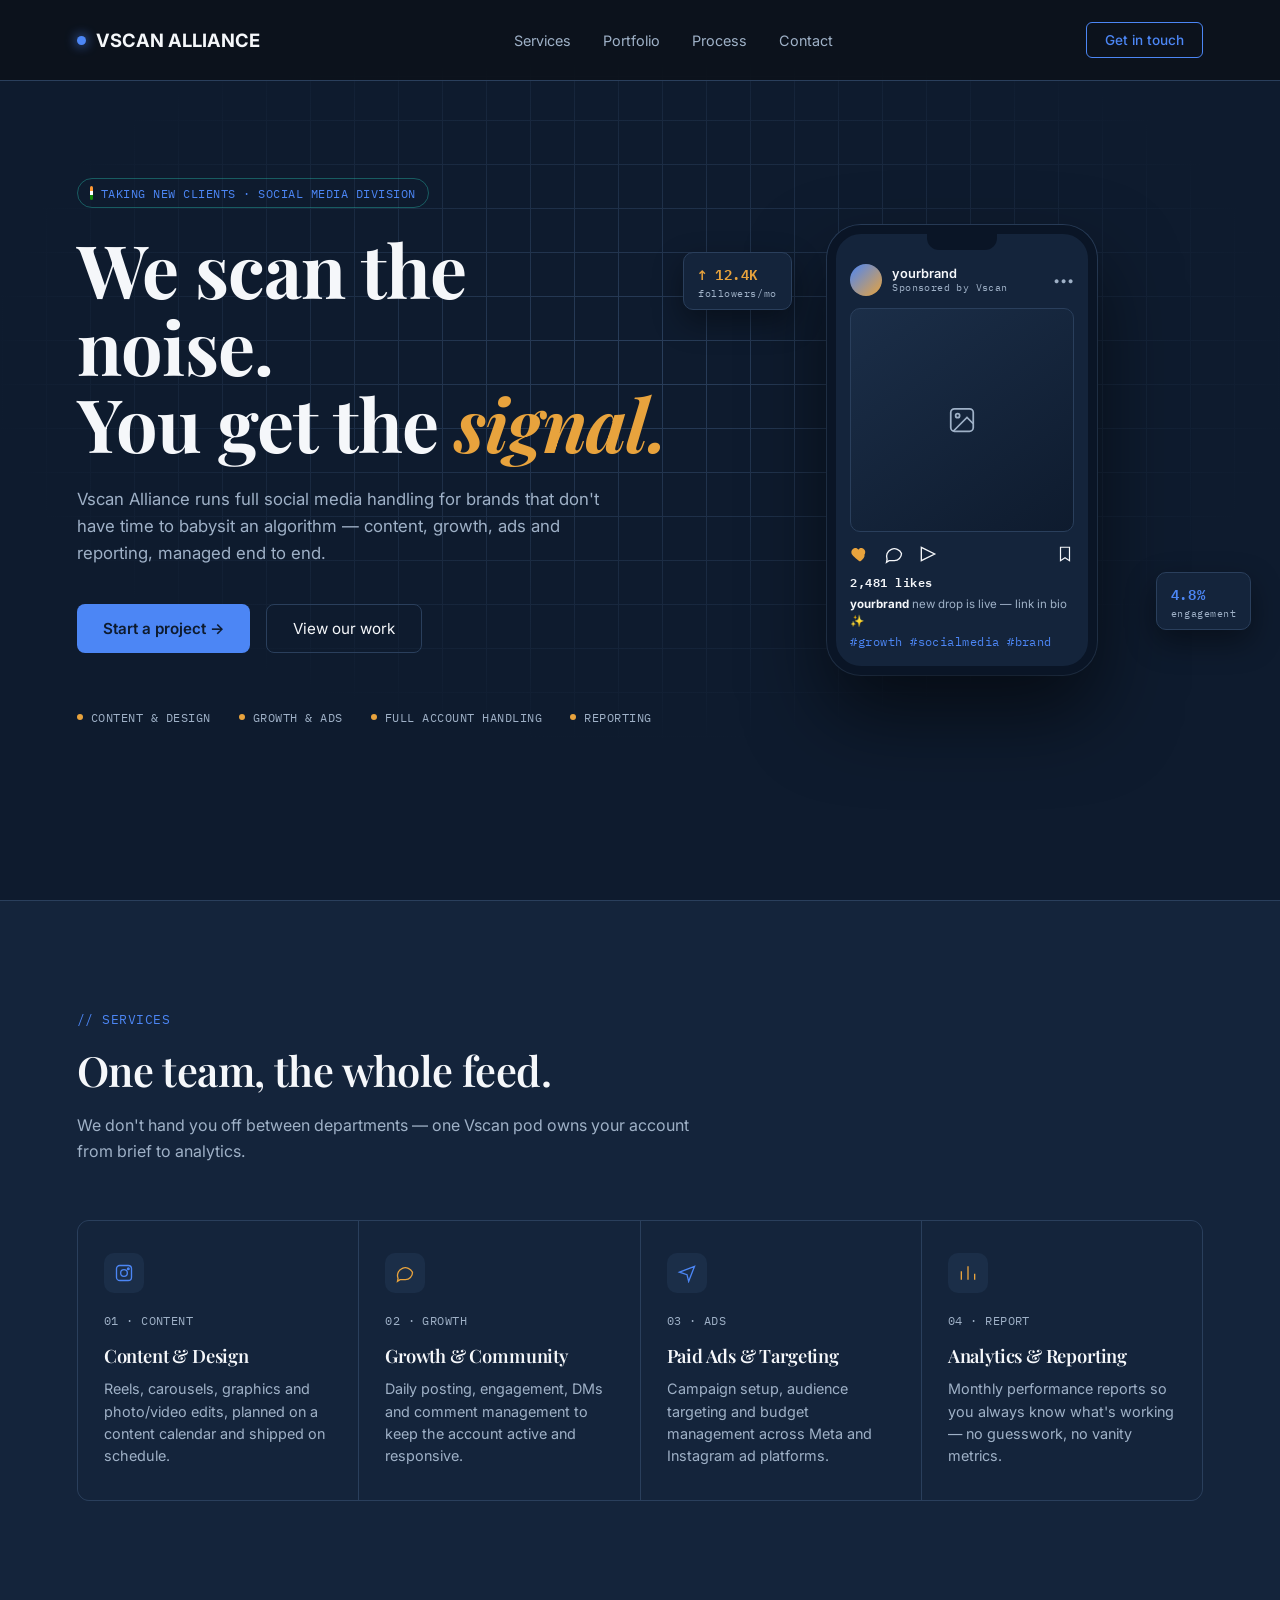
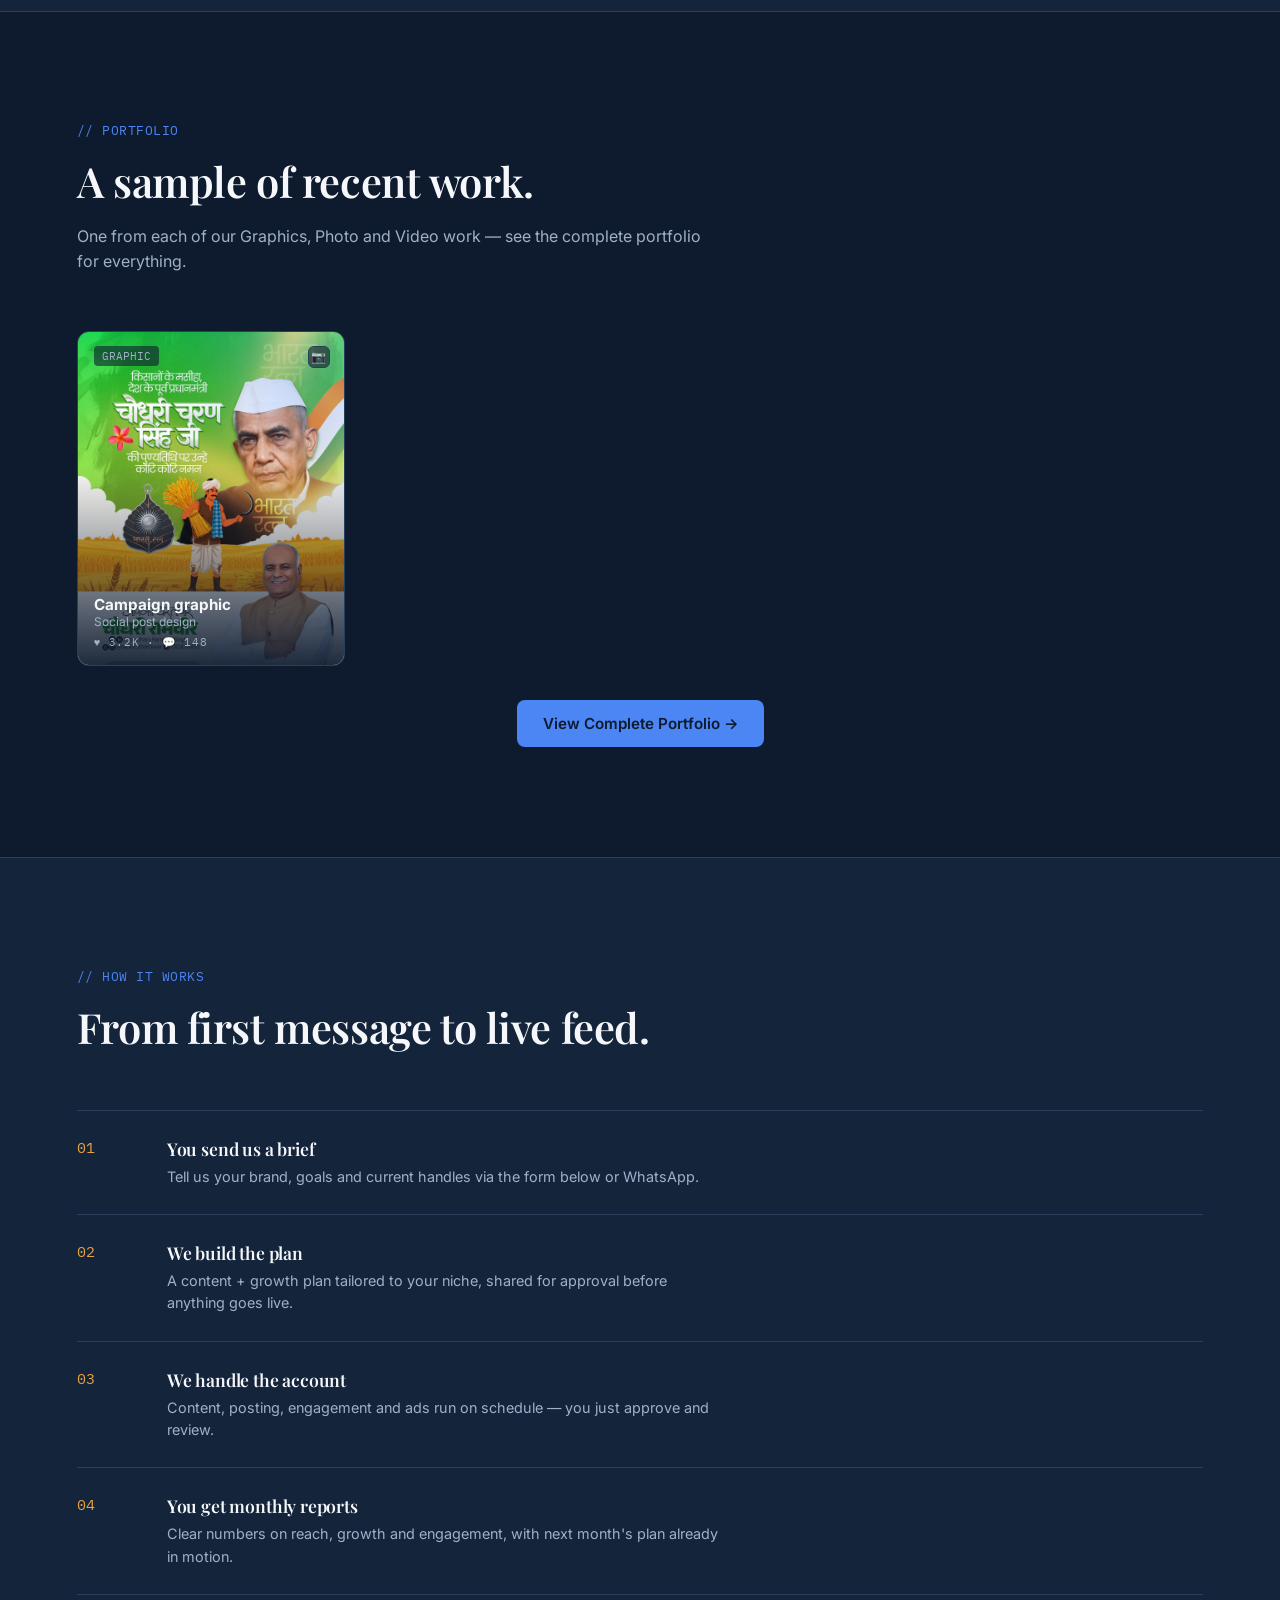
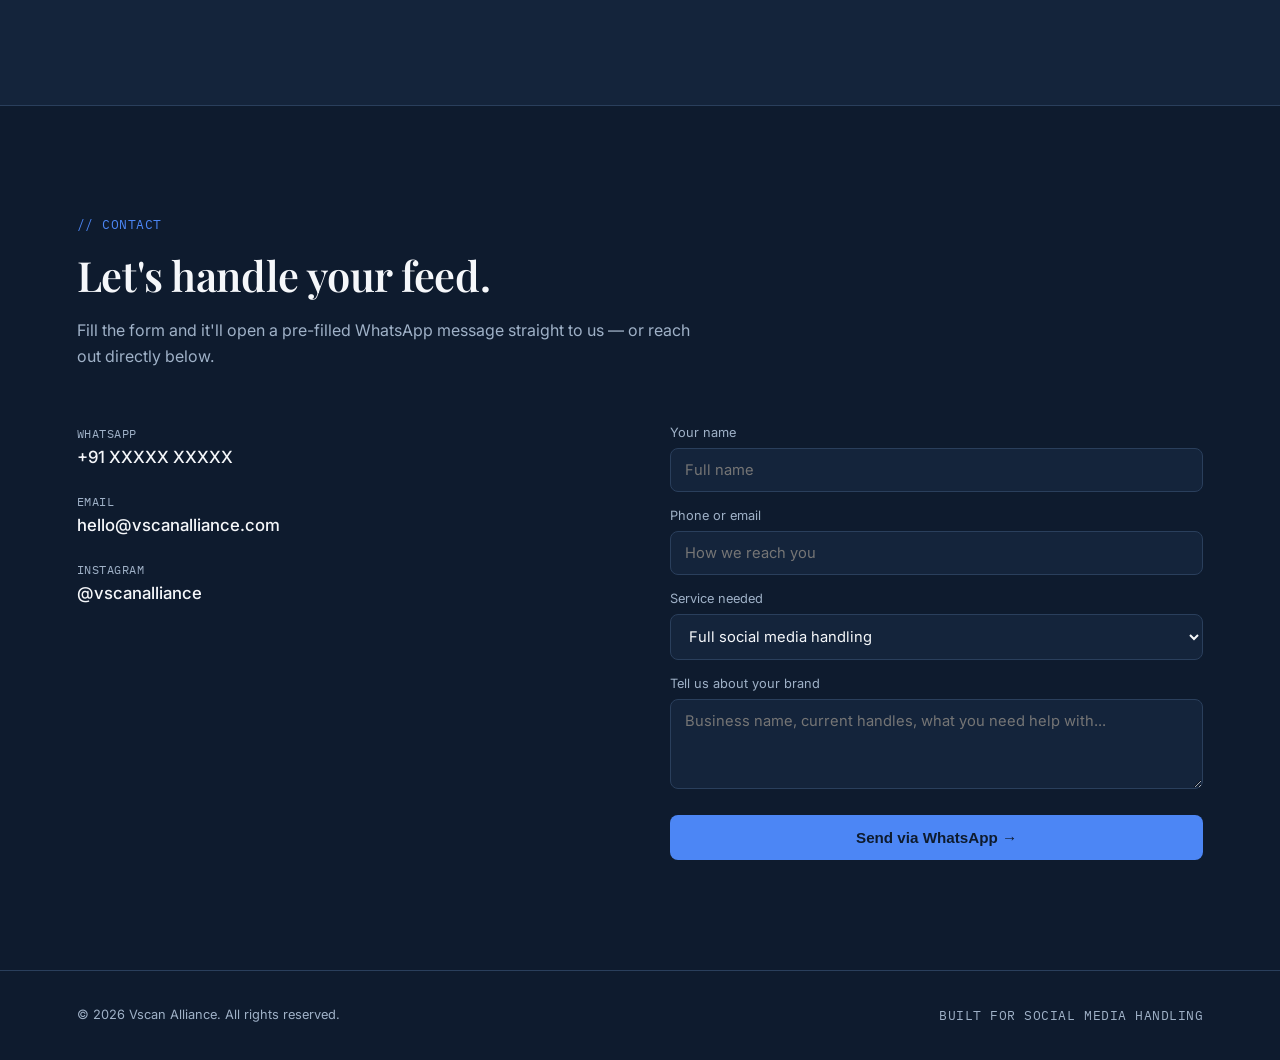
==== commit c427a98b: "Add files via upload" ====
--- a/index.html
+++ b/index.html
@@ -211,7 +211,7 @@
   // Just ONE sample from each category on the landing page.
   // Add photo/video items here once you upload files, using the same pattern as the graphic item below.
   const previewItems = [
-    { type:"graphic", src:"graphics/graphic1.jpeg", title:"Campaign graphic", desc:"Social post design", stats:"♥ 3.2K · 💬 148" }
+    { type:"graphic", src:"graphic1.jpeg", title:"Campaign graphic", desc:"Social post design", stats:"♥ 3.2K · 💬 148" }
     // { type:"photo", src:"photos/photo1.jpg", title:"Product shoot", desc:"Feed photography", stats:"♥ 1.8K · 💬 62" },
     // { type:"video", src:"videos/video1.mp4", poster:"videos/video1-poster.jpg", title:"Reel edit", desc:"Short-form video", stats:"▶ 42K · ♥ 5.1K" },
   ];
--- a/style.css
+++ b/style.css
@@ -293,3 +293,10 @@
 
   /* ---------- PREVIEW STRIP (index.html) ---------- */
   .preview-note{ text-align:center; margin-top:34px; }
+
+  /* ---------- EMBEDDED DRIVE FOLDER ---------- */
+  .drive-embed-wrap{
+    border:1px solid var(--line); border-radius:14px; overflow:hidden;
+    background:var(--surface); min-height:70vh;
+  }
+  .drive-embed{ width:100%; height:75vh; border:none; display:block; background:var(--text); }
